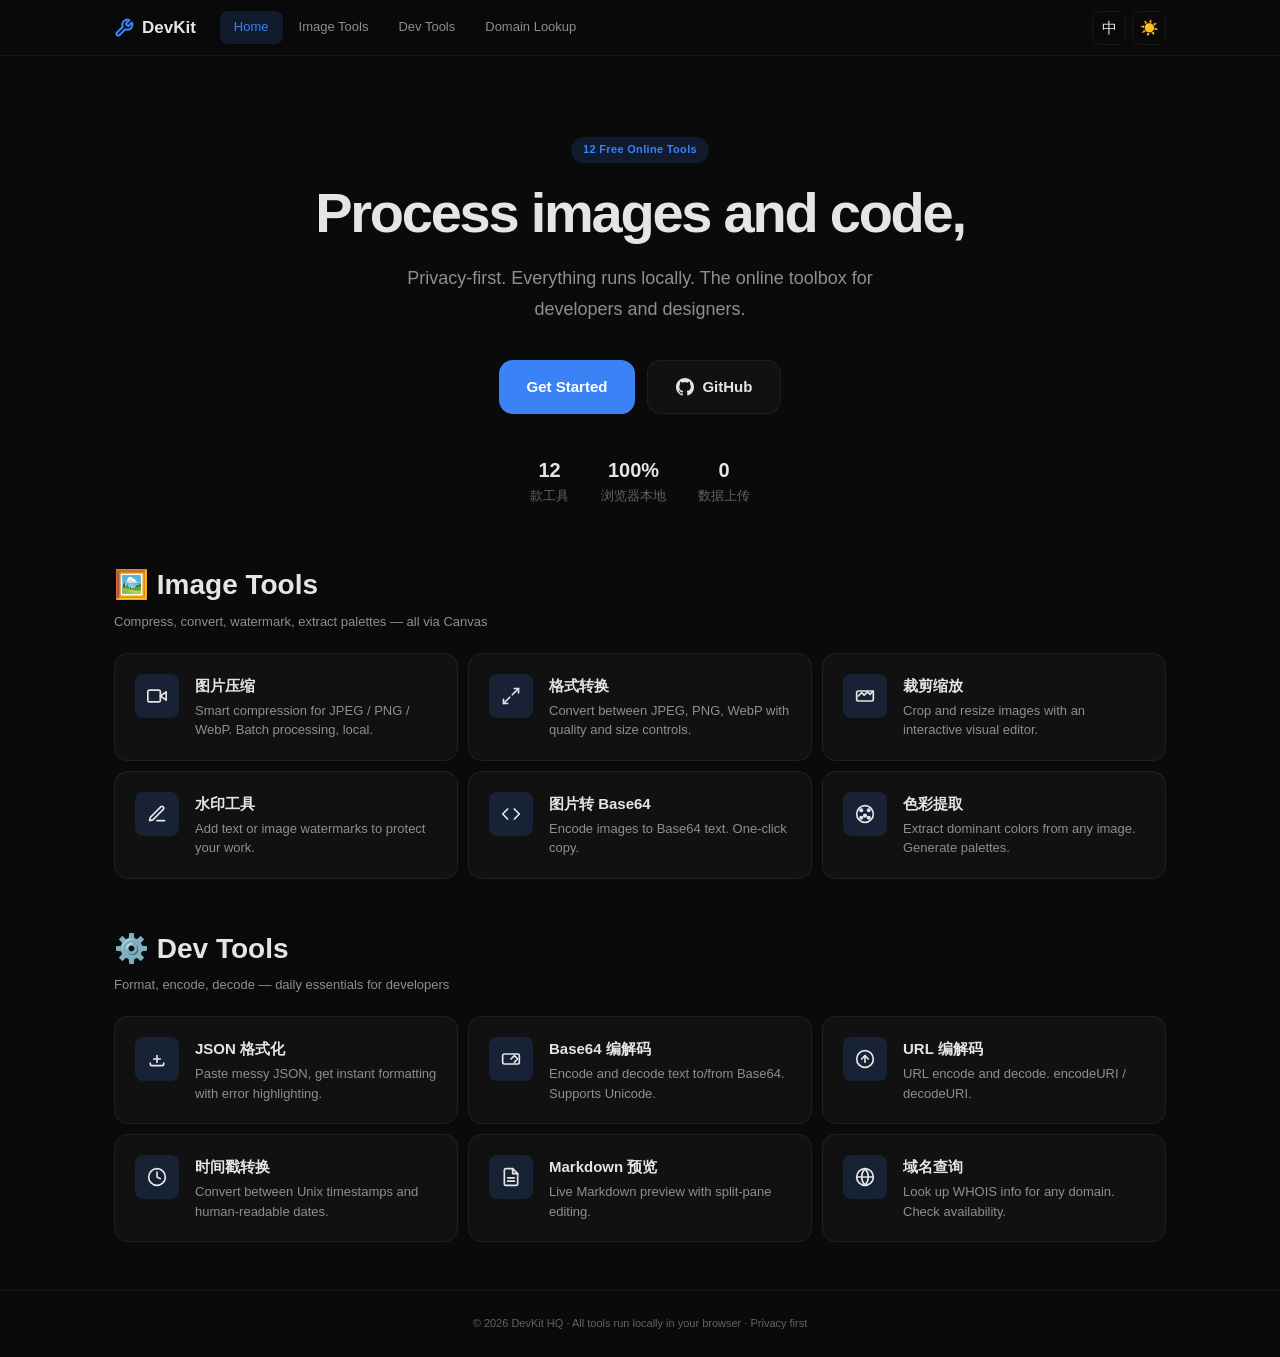
==== index.html @ 03d01827 "Update domain references to devkithq.cn" ====
<!DOCTYPE html>
<html lang="zh-CN">
<head>
<meta charset="UTF-8">
<meta name="viewport" content="width=device-width, initial-scale=1.0">
<title>DevKit HQ — Free Online Tools for Images &amp; Code</title>
<meta name="description" content="12 free online tools for image processing and development. Compress, convert, crop images. Format JSON, encode Base64, preview Markdown. All browser-based, privacy-first.">
<meta name="keywords" content="image compressor, image converter, JSON formatter, Base64 encoder, URL decoder, timestamp converter, Markdown preview, domain lookup, free online tools, privacy-first">
<meta name="author" content="DevKit HQ">
<meta name="robots" content="index, follow">
<meta name="theme-color" content="#0a0a0a">
<link rel="canonical" href="https://devkithq.cn">
<meta property="og:title" content="DevKit HQ — Free Online Tools for Images &amp; Code">
<meta property="og:description" content="12 free online tools. Compress images, format JSON, encode Base64, preview Markdown, and more. All browser-based, privacy-first.">
<meta property="og:url" content="https://devkithq.cn">
<meta property="og:type" content="website">
<meta property="og:site_name" content="DevKit HQ">
<meta property="og:locale" content="zh_CN">
<meta name="twitter:card" content="summary_large_image">
<meta name="twitter:title" content="DevKit HQ — Free Online Tools">
<meta name="twitter:description" content="12 free online tools for images and code. All browser-based, privacy-first.">
<link rel="icon" type="image/svg+xml" href="assets/favicon/favicon.svg">
<link rel="stylesheet" href="css/global.css">
<style>
  .home-hero{padding:80px 0 56px}
  .home-title{font-size:clamp(36px,6vw,56px);font-weight:800;letter-spacing:-0.04em;line-height:1.08;margin-bottom:20px}
  .home-title span{background:linear-gradient(135deg,#3b82f6,#6366f1,#a855f7,#06b6d4);-webkit-background-clip:text;-webkit-text-fill-color:transparent;background-clip:text}
  .home-sub{color:var(--text-secondary);font-size:clamp(15px,2vw,18px);max-width:540px;margin:0 auto 36px;line-height:1.7}
  .home-actions{display:flex;gap:12px;justify-content:center;flex-wrap:wrap;margin-bottom:12px}
  .home-stats{display:flex;gap:32px;justify-content:center;flex-wrap:wrap;margin-top:40px;color:var(--text-tertiary);font-size:var(--fs-sm)}
  .home-stat{text-align:center}
  .home-stat strong{display:block;font-size:var(--fs-lg);color:var(--text);font-weight:700}
  .section-divider{height:1px;background:var(--border);margin:8px 0 40px}
  .tool-section{margin-bottom:48px}
  .tool-section-header{margin-bottom:20px}
  .tool-section-header h2{font-size:var(--fs-xl);font-weight:700;margin-bottom:4px}
  .tool-section-header p{color:var(--text-secondary);font-size:var(--fs-sm)}
  .grid{display:grid;grid-template-columns:repeat(auto-fill,minmax(300px,1fr));gap:10px}
  .tcard{display:flex;align-items:flex-start;gap:16px;padding:20px;background:var(--bg-card);border:1px solid var(--border);border-radius:var(--radius-lg);cursor:pointer;transition:all 0.25s var(--ease);text-decoration:none;color:inherit;position:relative;overflow:hidden}
  .tcard::before{content:'';position:absolute;inset:0;background:radial-gradient(600px at 100% 0%,var(--accent-glow),transparent);opacity:0;transition:opacity 0.3s var(--ease)}
  .tcard:hover::before{opacity:1}
  .tcard:hover{border-color:var(--accent);transform:translateY(-3px);box-shadow:0 12px 32px rgba(0,0,0,0.3)}
  .tcard:hover .tcard-arrow{opacity:1;transform:translateX(0)}
  .tcard-icon{flex-shrink:0;width:44px;height:44px;border-radius:var(--radius);background:var(--accent-glow);display:flex;align-items:center;justify-content:center;font-size:20px;position:relative;z-index:1}
  .tcard-body{min-width:0;position:relative;z-index:1;flex:1}
  .tcard-body h3{font-size:var(--fs-base);font-weight:600;margin-bottom:3px}
  .tcard-body p{font-size:var(--fs-sm);color:var(--text-secondary);line-height:1.5}
  .tcard-arrow{position:absolute;right:20px;top:50%;transform:translateY(-50%) translateX(-4px);color:var(--accent);font-size:18px;opacity:0;transition:all 0.25s var(--ease);z-index:1}
  .footer-home{margin-top:48px}
  @media(max-width:768px){
    .grid{grid-template-columns:1fr}
    .home-hero{padding:48px 0 32px}
  }
</style>
</head>
<body>

<!-- Nav placeholder — rendered by shared.js -->
<nav class="nav" id="nav"></nav>

<main class="container">

<!-- Hero -->
<section class="home-hero text-center anim-fadeUp">
  <div class="hero-badge" data-i="heroBadge">12 款免费在线工具</div>
  <h1 class="home-title" data-i="heroTitle">处理图片和代码，<br><span data-i="heroTitleHL">都在浏览器里完成</span></h1>
  <p class="home-sub" data-i="heroSub">隐私优先，所有数据在本地处理。开发者与设计师的在线工具箱。</p>
  <div class="home-actions">
    <a href="#tools" class="btn btn-primary btn-lg" data-i="heroCTA">开始使用</a>
    <a href="https://github.com" target="_blank" rel="noopener" class="btn btn-secondary btn-lg">
      <svg width="18" height="18" viewBox="0 0 24 24" fill="currentColor"><path d="M12 0C5.37 0 0 5.37 0 12c0 5.31 3.435 9.795 8.205 11.385.6.105.825-.255.825-.57 0-.285-.015-1.23-.015-2.235-3.015.555-3.795-.735-4.035-1.41-.135-.345-.72-1.41-1.23-1.695-.42-.225-1.02-.78-.015-.795.945-.015 1.62.87 1.845 1.23 1.08 1.815 2.805 1.305 3.495.99.105-.78.42-1.305.765-1.605-2.67-.3-5.46-1.335-5.46-5.925 0-1.305.465-2.385 1.23-3.225-.12-.3-.54-1.53.12-3.18 0 0 1.005-.315 3.3 1.23.96-.27 1.98-.405 3-.405s2.04.135 3 .405c2.295-1.56 3.3-1.23 3.3-1.23.66 1.65.24 2.88.12 3.18.765.84 1.23 1.905 1.23 3.225 0 4.605-2.805 5.625-5.475 5.925.435.375.81 1.095.81 2.22 0 1.605-.015 2.895-.015 3.3 0 .315.225.69.825.57A12.02 12.02 0 0 0 24 12c0-6.63-5.37-12-12-12z"/></svg>
      <span data-i="heroGithub">GitHub</span>
    </a>
  </div>
  <div class="home-stats">
    <div class="home-stat"><strong>12</strong> 款工具</div>
    <div class="home-stat"><strong>100%</strong> 浏览器本地</div>
    <div class="home-stat"><strong>0</strong> 数据上传</div>
  </div>
</section>

<div id="tools">

<!-- Image Tools -->
<section class="tool-section">
  <div class="tool-section-header">
    <h2>🖼️ <span data-i="secImage">图片工具</span></h2>
    <p data-i="secImageSub">压缩、转换、水印、调色 — 全部在 Canvas 本地处理</p>
  </div>
  <div class="grid stagger">
    <a href="tools/compress.html" class="tcard">
      <div class="tcard-icon"><svg width="20" height="20" viewBox="0 0 24 24" fill="none" stroke="currentColor" stroke-width="2" stroke-linecap="round" stroke-linejoin="round"><polygon points="23 7 16 12 23 17 23 7"/><rect x="1" y="5" width="15" height="14" rx="2" ry="2"/></svg></div>
      <div class="tcard-body"><h3>图片压缩</h3><p data-i="descCompress">智能压缩 JPEG / PNG / WebP，批量处理，本地完成</p></div>
      <span class="tcard-arrow">→</span>
    </a>
    <a href="tools/convert.html" class="tcard">
      <div class="tcard-icon"><svg width="20" height="20" viewBox="0 0 24 24" fill="none" stroke="currentColor" stroke-width="2" stroke-linecap="round" stroke-linejoin="round"><path d="M16 3h5v5"/><path d="M21 3l-7.5 7.5"/><path d="M8 21H3v-5"/><path d="M3 21l7.5-7.5"/></svg></div>
      <div class="tcard-body"><h3>格式转换</h3><p data-i="descConvert">图片格式互转 JPEG ↔ PNG ↔ WebP，可调质量与尺寸</p></div>
      <span class="tcard-arrow">→</span>
    </a>
    <a href="tools/resize.html" class="tcard">
      <div class="tcard-icon"><svg width="20" height="20" viewBox="0 0 24 24" fill="none" stroke="currentColor" stroke-width="2" stroke-linecap="round" stroke-linejoin="round"><rect x="2" y="6" width="20" height="12" rx="2"/><path d="M22 6l-4 4-3-3-4 4-3-3-4 4"/></svg></div>
      <div class="tcard-body"><h3>裁剪缩放</h3><p data-i="descResize">自由裁剪和缩放图片，可视化操作</p></div>
      <span class="tcard-arrow">→</span>
    </a>
    <a href="tools/watermark.html" class="tcard">
      <div class="tcard-icon"><svg width="20" height="20" viewBox="0 0 24 24" fill="none" stroke="currentColor" stroke-width="2" stroke-linecap="round" stroke-linejoin="round"><path d="M12 20h9"/><path d="M16.5 3.5a2.121 2.121 0 0 1 3 3L7 19l-4 1 1-4L16.5 3.5z"/></svg></div>
      <div class="tcard-body"><h3>水印工具</h3><p data-i="descWatermark">添加文字或图片水印，保护你的作品</p></div>
      <span class="tcard-arrow">→</span>
    </a>
    <a href="tools/img-base64.html" class="tcard">
      <div class="tcard-icon"><svg width="20" height="20" viewBox="0 0 24 24" fill="none" stroke="currentColor" stroke-width="2" stroke-linecap="round" stroke-linejoin="round"><polyline points="16 18 22 12 16 6"/><polyline points="8 6 2 12 8 18"/></svg></div>
      <div class="tcard-body"><h3>图片转 Base64</h3><p data-i="descImgBase64">将图片编码为 Base64 文本，一键复制</p></div>
      <span class="tcard-arrow">→</span>
    </a>
    <a href="tools/palette.html" class="tcard">
      <div class="tcard-icon"><svg width="20" height="20" viewBox="0 0 24 24" fill="none" stroke="currentColor" stroke-width="2" stroke-linecap="round" stroke-linejoin="round"><circle cx="12" cy="12" r="10"/><circle cx="7.5" cy="7.5" r="1.5" fill="currentColor"/><circle cx="16.5" cy="7.5" r="1.5" fill="currentColor"/><circle cx="12" cy="14" r="1.5" fill="currentColor"/><circle cx="16.5" cy="16.5" r="1.5" fill="currentColor"/><circle cx="7.5" cy="16.5" r="1.5" fill="currentColor"/></svg></div>
      <div class="tcard-body"><h3>色彩提取</h3><p data-i="descPalette">上传图片提取主色调，生成配色方案</p></div>
      <span class="tcard-arrow">→</span>
    </a>
  </div>
</section>

<!-- Dev Tools -->
<section class="tool-section">
  <div class="tool-section-header">
    <h2>⚙️ <span data-i="secDev">开发工具</span></h2>
    <p data-i="secDevSub">格式化、编解码、时间戳 — 程序员日常必备</p>
  </div>
  <div class="grid stagger">
    <a href="tools/json-formatter.html" class="tcard">
      <div class="tcard-icon"><svg width="20" height="20" viewBox="0 0 24 24" fill="none" stroke="currentColor" stroke-width="2" stroke-linecap="round" stroke-linejoin="round"><path d="M4 17v1a2 2 0 0 0 2 2h12a2 2 0 0 0 2-2v-1"/><path d="M8 12h8"/><path d="M12 8v8"/></svg></div>
      <div class="tcard-body"><h3>JSON 格式化</h3><p data-i="descJson">粘贴 JSON 一键美化，错误自动标注行号</p></div>
      <span class="tcard-arrow">→</span>
    </a>
    <a href="tools/base64-codec.html" class="tcard">
      <div class="tcard-icon"><svg width="20" height="20" viewBox="0 0 24 24" fill="none" stroke="currentColor" stroke-width="2" stroke-linecap="round" stroke-linejoin="round"><rect x="2" y="6" width="20" height="12" rx="2"/><polyline points="12 12 16 8 20 12 16 16"/></svg></div>
      <div class="tcard-body"><h3>Base64 编解码</h3><p data-i="descBase64">文本 ↔ Base64 编解码，支持中文</p></div>
      <span class="tcard-arrow">→</span>
    </a>
    <a href="tools/url-codec.html" class="tcard">
      <div class="tcard-icon"><svg width="20" height="20" viewBox="0 0 24 24" fill="none" stroke="currentColor" stroke-width="2" stroke-linecap="round" stroke-linejoin="round"><circle cx="12" cy="12" r="10"/><polyline points="12 16 12 8"/><polyline points="8 12 12 8 16 12"/></svg></div>
      <div class="tcard-body"><h3>URL 编解码</h3><p data-i="descUrl">URL 编解码，encodeURI / decodeURI</p></div>
      <span class="tcard-arrow">→</span>
    </a>
    <a href="tools/timestamp.html" class="tcard">
      <div class="tcard-icon"><svg width="20" height="20" viewBox="0 0 24 24" fill="none" stroke="currentColor" stroke-width="2" stroke-linecap="round" stroke-linejoin="round"><circle cx="12" cy="12" r="10"/><polyline points="12 6 12 12 16 14"/></svg></div>
      <div class="tcard-body"><h3>时间戳转换</h3><p data-i="descTimestamp">Unix 时间戳 ↔ 人类可读日期时间互转</p></div>
      <span class="tcard-arrow">→</span>
    </a>
    <a href="tools/markdown.html" class="tcard">
      <div class="tcard-icon"><svg width="20" height="20" viewBox="0 0 24 24" fill="none" stroke="currentColor" stroke-width="2" stroke-linecap="round" stroke-linejoin="round"><path d="M14 2H6a2 2 0 0 0-2 2v16a2 2 0 0 0 2 2h12a2 2 0 0 0 2-2V8z"/><polyline points="14 2 14 8 20 8"/><polyline points="16 13 8 13"/><polyline points="16 17 8 17"/></svg></div>
      <div class="tcard-body"><h3>Markdown 预览</h3><p data-i="descMarkdown">实时预览 Markdown 渲染效果，分栏编辑</p></div>
      <span class="tcard-arrow">→</span>
    </a>
    <a href="tools/domain-lookup.html" class="tcard">
      <div class="tcard-icon"><svg width="20" height="20" viewBox="0 0 24 24" fill="none" stroke="currentColor" stroke-width="2" stroke-linecap="round" stroke-linejoin="round"><circle cx="12" cy="12" r="10"/><line x1="2" y1="12" x2="22" y2="12"/><path d="M12 2a15.3 15.3 0 0 1 4 10 15.3 15.3 0 0 1-4 10 15.3 15.3 0 0 1-4-10 15.3 15.3 0 0 1 4-10z"/></svg></div>
      <div class="tcard-body"><h3>域名查询</h3><p data-i="descDomain">查询域名 WHOIS 信息，判断是否可注册</p></div>
      <span class="tcard-arrow">→</span>
    </a>
  </div>
</section>

</div><!-- /#tools -->

</main>

<footer class="footer footer-home" data-i="footer">© 2026 DevKit HQ · 所有工具均在浏览器本地运行 · 隐私安全</footer>

<script src="js/shared.js"></script>
<script>
document.addEventListener('DOMContentLoaded', () => {
  renderNav('home');
  applyI18n();
});
</script>
</body>
</html>
---- css/global.css ----
/* ============================================
   DevKit HQ — Global Design System
   Dark-first, Apple × GitHub aesthetic
   ============================================ */

/* ----- CSS Variables ----- */
:root {
  /* Colors — dark */
  --bg: #0a0a0a;
  --bg-elevated: #111114;
  --bg-card: rgba(255,255,255,0.03);
  --border: rgba(255,255,255,0.06);
  --border-hover: rgba(255,255,255,0.12);
  --text: #e5e5e7;
  --text-secondary: #8e8e93;
  --text-tertiary: #636366;
  --accent: #3b82f6;
  --accent-hover: #2563eb;
  --accent-glow: rgba(59,130,246,0.15);
  --green: #10b981;
  --green-bg: rgba(16,185,129,0.12);
  --amber: #f59e0b;
  --amber-bg: rgba(245,158,11,0.12);
  --red: #ef4444;
  --red-bg: rgba(239,68,68,0.12);

  /* Sizing */
  --radius-sm: 6px;
  --radius: 8px;
  --radius-md: 10px;
  --radius-lg: 14px;
  --radius-xl: 20px;
  --max-width: 1100px;
  --nav-height: 56px;

  /* Typography */
  --font: -apple-system, BlinkMacSystemFont, "SF Pro Text", "Segoe UI", Roboto, sans-serif;
  --font-mono: "SF Mono", "JetBrains Mono", "Fira Code", "Cascadia Code", monospace;
  --fs-xs: 11px;
  --fs-sm: 13px;
  --fs-base: 15px;
  --fs-md: 17px;
  --fs-lg: 20px;
  --fs-xl: 28px;
  --fs-2xl: 36px;
  --fs-3xl: 48px;
  --lh: 1.6;

  /* Shadows */
  --shadow-sm: 0 1px 2px rgba(0,0,0,0.3);
  --shadow: 0 4px 12px rgba(0,0,0,0.4);
  --shadow-lg: 0 12px 40px rgba(0,0,0,0.5);
  --ring: 0 0 0 1px rgba(255,255,255,0.1);

  /* Transitions */
  --ease: cubic-bezier(0.25, 0.1, 0.25, 1);
  --ease-out: cubic-bezier(0, 0, 0.58, 1);
  --ease-spring: cubic-bezier(0.34, 1.56, 0.64, 1);
  --dur: 0.2s;
  --dur-slow: 0.35s;
}

/* ----- Light theme override ----- */
[data-theme="light"] {
  --bg: #f5f5f7;
  --bg-elevated: #ffffff;
  --bg-card: rgba(0,0,0,0.02);
  --border: rgba(0,0,0,0.06);
  --border-hover: rgba(0,0,0,0.12);
  --text: #1d1d1f;
  --text-secondary: #6e6e73;
  --text-tertiary: #aeaeb2;
  --accent: #0071e3;
  --accent-hover: #0066cc;
  --accent-glow: rgba(0,113,227,0.1);
  --green: #00996b;
  --amber: #cc7d00;
  --red: #d91a1a;
  --shadow-sm: 0 1px 2px rgba(0,0,0,0.06);
  --shadow: 0 4px 16px rgba(0,0,0,0.08);
  --shadow-lg: 0 12px 40px rgba(0,0,0,0.12);
  --ring: 0 0 0 1px rgba(0,0,0,0.06);
}

/* ----- Reset ----- */
*,*::before,*::after{box-sizing:border-box;margin:0;padding:0}
html{scroll-behavior:smooth;-webkit-text-size-adjust:100%}
body{font-family:var(--font);font-size:var(--fs-base);line-height:var(--lh);color:var(--text);background:var(--bg);min-height:100vh;-webkit-font-smoothing:antialiased;-moz-osx-font-smoothing:grayscale;transition:background var(--dur) var(--ease),color var(--dur) var(--ease)}
a{color:var(--accent);text-decoration:none}
img{max-width:100%;display:block}
button{cursor:pointer;font:inherit;color:inherit}
input,select,textarea{font:inherit;color:inherit}
::selection{background:var(--accent);color:#fff}

/* ----- Layout ----- */
.container{max-width:var(--max-width);margin:0 auto;padding:0 24px}
.page{padding:32px 0 80px;animation:fadeUp var(--dur-slow) var(--ease-out)}
.page-header{text-align:center;padding:48px 0 32px}
.page-header h1{font-size:var(--fs-3xl);font-weight:800;letter-spacing:-0.03em;line-height:1.1;margin-bottom:12px}
.page-header p{color:var(--text-secondary);font-size:var(--fs-md);max-width:520px;margin:0 auto}

/* ----- Nav ----- */
.nav{position:sticky;top:0;z-index:100;height:var(--nav-height);border-bottom:1px solid var(--border);background:rgba(10,10,10,0.72);backdrop-filter:blur(20px) saturate(180%);-webkit-backdrop-filter:blur(20px) saturate(180%);transition:background var(--dur) var(--ease),border-color var(--dur) var(--ease)}
[data-theme="light"] .nav{background:rgba(245,245,247,0.72)}
.nav-inner{max-width:var(--max-width);margin:0 auto;height:100%;display:flex;align-items:center;padding:0 24px;gap:24px}
.nav-logo{display:flex;align-items:center;gap:8px;font-weight:700;font-size:var(--fs-md);color:var(--text);text-decoration:none;flex-shrink:0}
.nav-logo svg{flex-shrink:0}
.nav-links{display:flex;gap:2px;flex:1}
.nav-link{padding:6px 14px;border-radius:var(--radius);font-size:var(--fs-sm);font-weight:500;color:var(--text-secondary);border:none;background:none;transition:all var(--dur) var(--ease)}
.nav-link:hover{color:var(--text);background:var(--bg-card)}
.nav-link.active{color:var(--accent);background:var(--accent-glow)}
.nav-right{display:flex;gap:6px;align-items:center}
.nav-icon{width:34px;height:34px;border:1px solid var(--border);border-radius:var(--radius);background:transparent;display:flex;align-items:center;justify-content:center;font-size:15px;transition:all var(--dur) var(--ease)}
.nav-icon:hover{border-color:var(--border-hover);background:var(--bg-card)}

/* ----- Buttons ----- */
.btn{display:inline-flex;align-items:center;justify-content:center;gap:8px;padding:10px 22px;border-radius:var(--radius-md);font-size:var(--fs-sm);font-weight:600;border:none;transition:all var(--dur) var(--ease);white-space:nowrap;user-select:none}
.btn:active{transform:scale(0.97)}
.btn-primary{background:var(--accent);color:#fff}
.btn-primary:hover{background:var(--accent-hover);box-shadow:0 4px 16px var(--accent-glow)}
.btn-secondary{background:var(--bg-card);border:1px solid var(--border);color:var(--text)}
.btn-secondary:hover{border-color:var(--border-hover);background:rgba(255,255,255,0.06)}
.btn-danger{background:var(--red-bg);color:var(--red);border:1px solid transparent}
.btn-danger:hover{background:var(--red);color:#fff}
.btn-ghost{background:transparent;color:var(--text-secondary)}
.btn-ghost:hover{color:var(--text);background:var(--bg-card)}
.btn-lg{padding:14px 28px;font-size:var(--fs-base);border-radius:var(--radius-lg)}
.btn-sm{padding:6px 14px;font-size:var(--fs-xs);border-radius:var(--radius-sm)}
.btn-icon{width:36px;height:36px;padding:0;border-radius:var(--radius)}
.btn:disabled{opacity:0.45;pointer-events:none}

/* ----- Cards ----- */
.card{background:var(--bg-card);border:1px solid var(--border);border-radius:var(--radius-lg);padding:24px;transition:all var(--dur) var(--ease)}
.card:hover{border-color:var(--border-hover);box-shadow:var(--ring)}
.card-clickable{cursor:pointer}
.card-clickable:hover{transform:translateY(-2px);border-color:var(--accent);box-shadow:0 8px 24px var(--accent-glow)}

/* ----- Form ----- */
.input{width:100%;padding:10px 14px;background:var(--bg-card);border:1px solid var(--border);border-radius:var(--radius);color:var(--text);font-size:var(--fs-sm);transition:all var(--dur) var(--ease)}
.input:focus{outline:none;border-color:var(--accent);box-shadow:0 0 0 3px var(--accent-glow)}
.input::placeholder{color:var(--text-tertiary)}
.input-mono{font-family:var(--font-mono);font-size:var(--fs-sm)}
textarea.input{resize:vertical;min-height:120px;line-height:1.5}
select.input{cursor:pointer;appearance:none;background-image:url("data:image/svg+xml,%3Csvg xmlns='http://www.w3.org/2000/svg' width='12' height='12' viewBox='0 0 24 24' fill='none' stroke='%238e8e93' stroke-width='2'%3E%3Cpolyline points='6 9 12 15 18 9'/%3E%3C/svg%3E");background-repeat:no-repeat;background-position:right 12px center;padding-right:36px}
label{display:block;font-size:var(--fs-sm);font-weight:600;color:var(--text-secondary);margin-bottom:6px}
label .val{color:var(--accent);font-weight:700}

/* Range slider */
input[type="range"]{width:100%;height:4px;-webkit-appearance:none;background:var(--border);border-radius:2px;outline:none}
input[type="range"]::-webkit-slider-thumb{-webkit-appearance:none;width:18px;height:18px;border-radius:50%;background:var(--accent);cursor:pointer;border:2px solid var(--bg-elevated);box-shadow:0 1px 4px rgba(0,0,0,0.3);transition:transform var(--dur) var(--ease)}
input[type="range"]::-webkit-slider-thumb:hover{transform:scale(1.15)}

/* ----- Toast ----- */
.toast{position:fixed;bottom:80px;left:50%;transform:translateX(-50%);background:#2c2c2e;color:#fff;padding:10px 24px;border-radius:var(--radius-md);font-size:var(--fs-sm);opacity:0;transition:opacity var(--dur) var(--ease);pointer-events:none;z-index:999;box-shadow:var(--shadow-lg)}
.toast.show{opacity:1}

/* ----- Modal ----- */
.modal-overlay{position:fixed;inset:0;background:rgba(0,0,0,0.6);z-index:200;display:none;align-items:center;justify-content:center;padding:24px;backdrop-filter:blur(4px);-webkit-backdrop-filter:blur(4px)}
.modal-overlay.show{display:flex}
.modal{background:var(--bg-elevated);border:1px solid var(--border);border-radius:var(--radius-xl);max-width:640px;width:100%;max-height:90vh;overflow-y:auto;box-shadow:var(--shadow-lg);padding:28px;position:relative;animation:fadeUp var(--dur-slow) var(--ease-out)}
.modal-close{position:absolute;top:14px;right:14px;width:32px;height:32px;border-radius:50%;border:none;background:var(--bg-card);color:var(--text-secondary);cursor:pointer;display:flex;align-items:center;justify-content:center;font-size:16px;transition:all var(--dur) var(--ease)}
.modal-close:hover{background:var(--border);color:var(--text)}

/* ----- Hero (homepage) ----- */
.hero{text-align:center;padding:64px 0 48px}
.hero-badge{display:inline-block;padding:4px 12px;background:var(--accent-glow);color:var(--accent);border-radius:20px;font-size:var(--fs-xs);font-weight:600;margin-bottom:20px;letter-spacing:0.03em}
.hero h1{font-size:var(--fs-3xl);font-weight:800;letter-spacing:-0.04em;line-height:1.1;margin-bottom:16px}
.hero h1 span{background:linear-gradient(135deg,var(--accent),#06b6d4);-webkit-background-clip:text;-webkit-text-fill-color:transparent;background-clip:text}
.hero p{color:var(--text-secondary);font-size:var(--fs-md);max-width:500px;margin:0 auto 32px;line-height:1.7}

/* ----- Tool Grid (homepage) ----- */
.section{padding:32px 0}
.section-title{font-size:var(--fs-lg);font-weight:700;margin-bottom:4px}
.section-sub{color:var(--text-secondary);font-size:var(--fs-sm);margin-bottom:24px}
.tool-grid{display:grid;grid-template-columns:repeat(auto-fill,minmax(260px,1fr));gap:12px}
.tool-card{display:flex;align-items:flex-start;gap:14px;padding:18px;background:var(--bg-card);border:1px solid var(--border);border-radius:var(--radius-lg);cursor:pointer;transition:all var(--dur) var(--ease);text-decoration:none;color:inherit}
.tool-card:hover{border-color:var(--accent);background:rgba(59,130,246,0.04);transform:translateY(-2px);box-shadow:0 8px 24px var(--accent-glow)}
.tool-card-icon{flex-shrink:0;width:40px;height:40px;border-radius:var(--radius);background:var(--accent-glow);display:flex;align-items:center;justify-content:center;font-size:18px}
.tool-card-body{min-width:0}
.tool-card-body h3{font-size:var(--fs-sm);font-weight:600;margin-bottom:3px}
.tool-card-body p{font-size:var(--fs-xs);color:var(--text-secondary);line-height:1.5;overflow:hidden;text-overflow:ellipsis;white-space:nowrap}

/* ----- Dropzone ----- */
.dropzone{background:var(--bg-card);border:2px dashed var(--border);border-radius:var(--radius-xl);padding:48px 24px;text-align:center;cursor:pointer;transition:all var(--dur) var(--ease)}
.dropzone:hover{border-color:var(--accent);background:rgba(59,130,246,0.03)}
.dropzone.dragover{border-color:var(--accent);background:var(--accent-glow)}
.dropzone-icon{margin-bottom:12px;opacity:0.7}
.dropzone-title{font-size:var(--fs-md);font-weight:600;margin-bottom:4px}
.dropzone-sub{color:var(--text-tertiary);font-size:var(--fs-sm);margin-bottom:18px}
.dropzone-info{font-size:var(--fs-xs);color:var(--text-tertiary);margin-top:14px}

/* ----- Progress Bar ----- */
.progress-bar{height:4px;background:var(--border);border-radius:2px;overflow:hidden;margin:12px 0}
.progress-fill{height:100%;background:linear-gradient(90deg,var(--accent),var(--green));border-radius:2px;transition:width 0.3s var(--ease);width:0}

/* ----- Utility ----- */
.flex{display:flex}
.flex-wrap{flex-wrap:wrap}
.items-center{align-items:center}
.justify-between{justify-content:space-between}
.gap-sm{gap:8px}
.gap{gap:12px}
.gap-md{gap:16px}
.gap-lg{gap:24px}
.mt-sm{margin-top:8px}
.mt{margin-top:16px}
.mt-md{margin-top:24px}
.mt-lg{margin-top:32px}
.mb{margin-bottom:16px}
.mb-lg{margin-bottom:32px}
.text-center{text-align:center}
.text-mono{font-family:var(--font-mono);font-size:var(--fs-sm)}
.text-secondary{color:var(--text-secondary)}
.text-accent{color:var(--accent)}
.text-green{color:var(--green)}
.text-amber{color:var(--amber)}
.text-red{color:var(--red)}
.truncate{overflow:hidden;text-overflow:ellipsis;white-space:nowrap}
.hidden{display:none}
.sr-only{position:absolute;width:1px;height:1px;overflow:hidden;clip:rect(0,0,0,0);white-space:nowrap}

/* ----- Footer ----- */
.footer{text-align:center;padding:24px;color:var(--text-tertiary);font-size:var(--fs-xs);border-top:1px solid var(--border)}
.footer a{color:var(--text-secondary)}
.footer a:hover{color:var(--text)}

/* ----- Code block (for JSON etc) ----- */
.code-block{background:#1a1a1e;border:1px solid var(--border);border-radius:var(--radius);padding:16px;font-family:var(--font-mono);font-size:var(--fs-sm);line-height:1.6;overflow-x:auto;white-space:pre-wrap;word-break:break-all;max-height:480px;overflow-y:auto}
[data-theme="light"] .code-block{background:#f0f0f2}

/* ----- Animations ----- */
@keyframes fadeUp{from{opacity:0;transform:translateY(12px)}to{opacity:1;transform:translateY(0)}}
@keyframes fadeIn{from{opacity:0}to{opacity:1}}
@keyframes scaleIn{from{opacity:0;transform:scale(0.95)}to{opacity:1;transform:scale(1)}}
@keyframes slideDown{from{opacity:0;transform:translateY(-8px)}to{opacity:1;transform:translateY(0)}}
@keyframes pulse{0%,100%{opacity:1}50%{opacity:0.5}}

.anim-fadeUp{animation:fadeUp var(--dur-slow) var(--ease-out) both}
.anim-scaleIn{animation:scaleIn var(--dur-slow) var(--ease-spring) both}

/* Stagger children */
.stagger>*{animation:fadeUp var(--dur-slow) var(--ease-out) both}
.stagger>*:nth-child(1){animation-delay:0s}
.stagger>*:nth-child(2){animation-delay:0.04s}
.stagger>*:nth-child(3){animation-delay:0.08s}
.stagger>*:nth-child(4){animation-delay:0.12s}
.stagger>*:nth-child(5){animation-delay:0.16s}
.stagger>*:nth-child(6){animation-delay:0.2s}
.stagger>*:nth-child(7){animation-delay:0.24s}
.stagger>*:nth-child(8){animation-delay:0.28s}
.stagger>*:nth-child(9){animation-delay:0.32s}
.stagger>*:nth-child(10){animation-delay:0.36s}
.stagger>*:nth-child(11){animation-delay:0.4s}
.stagger>*:nth-child(12){animation-delay:0.44s}

/* ----- Responsive ----- */
@media(max-width:768px){
  :root{--fs-3xl:36px;--fs-2xl:28px;--fs-xl:22px}
  .nav-links{display:none}
  .tool-grid{grid-template-columns:1fr}
  .page-header{padding:32px 0 24px}
  .hero{padding:40px 0 32px}
  .container{padding:0 16px}
}
@media(max-width:480px){
  :root{--fs-3xl:28px;--nav-height:48px}
  .hero h1{font-size:var(--fs-2xl)}
  .modal{padding:20px;margin:12px}
}
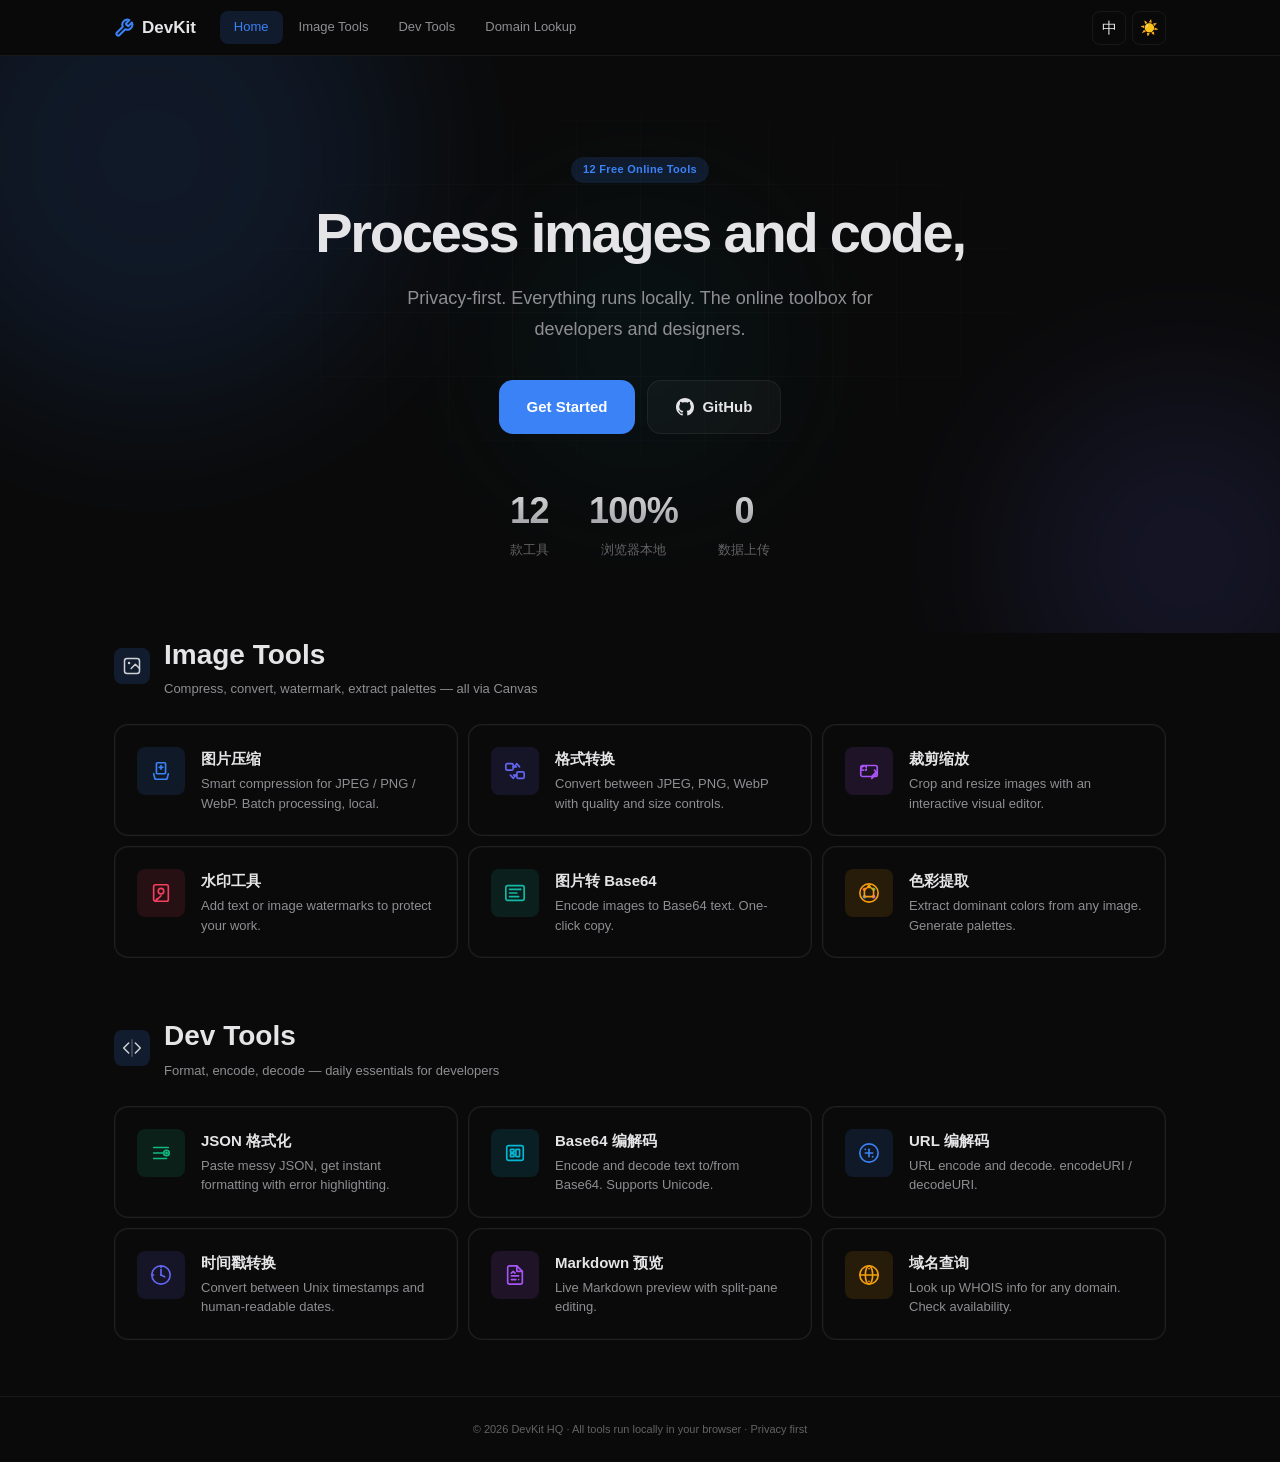
==== commit 43c7fba9: "Redesign homepage: custom SVG icons, animated hero, card glow effects - Replace all emoji/icons with" ====
--- a/index.html
+++ b/index.html
@@ -22,99 +22,197 @@
 <link rel="icon" type="image/svg+xml" href="assets/favicon/favicon.svg">
 <link rel="stylesheet" href="css/global.css">
 <style>
-  .home-hero{padding:80px 0 56px}
-  .home-title{font-size:clamp(36px,6vw,56px);font-weight:800;letter-spacing:-0.04em;line-height:1.08;margin-bottom:20px}
-  .home-title span{background:linear-gradient(135deg,#3b82f6,#6366f1,#a855f7,#06b6d4);-webkit-background-clip:text;-webkit-text-fill-color:transparent;background-clip:text}
-  .home-sub{color:var(--text-secondary);font-size:clamp(15px,2vw,18px);max-width:540px;margin:0 auto 36px;line-height:1.7}
-  .home-actions{display:flex;gap:12px;justify-content:center;flex-wrap:wrap;margin-bottom:12px}
-  .home-stats{display:flex;gap:32px;justify-content:center;flex-wrap:wrap;margin-top:40px;color:var(--text-tertiary);font-size:var(--fs-sm)}
-  .home-stat{text-align:center}
-  .home-stat strong{display:block;font-size:var(--fs-lg);color:var(--text);font-weight:700}
-  .section-divider{height:1px;background:var(--border);margin:8px 0 40px}
-  .tool-section{margin-bottom:48px}
-  .tool-section-header{margin-bottom:20px}
-  .tool-section-header h2{font-size:var(--fs-xl);font-weight:700;margin-bottom:4px}
-  .tool-section-header p{color:var(--text-secondary);font-size:var(--fs-sm)}
-  .grid{display:grid;grid-template-columns:repeat(auto-fill,minmax(300px,1fr));gap:10px}
-  .tcard{display:flex;align-items:flex-start;gap:16px;padding:20px;background:var(--bg-card);border:1px solid var(--border);border-radius:var(--radius-lg);cursor:pointer;transition:all 0.25s var(--ease);text-decoration:none;color:inherit;position:relative;overflow:hidden}
-  .tcard::before{content:'';position:absolute;inset:0;background:radial-gradient(600px at 100% 0%,var(--accent-glow),transparent);opacity:0;transition:opacity 0.3s var(--ease)}
-  .tcard:hover::before{opacity:1}
-  .tcard:hover{border-color:var(--accent);transform:translateY(-3px);box-shadow:0 12px 32px rgba(0,0,0,0.3)}
-  .tcard:hover .tcard-arrow{opacity:1;transform:translateX(0)}
-  .tcard-icon{flex-shrink:0;width:44px;height:44px;border-radius:var(--radius);background:var(--accent-glow);display:flex;align-items:center;justify-content:center;font-size:20px;position:relative;z-index:1}
-  .tcard-body{min-width:0;position:relative;z-index:1;flex:1}
-  .tcard-body h3{font-size:var(--fs-base);font-weight:600;margin-bottom:3px}
-  .tcard-body p{font-size:var(--fs-sm);color:var(--text-secondary);line-height:1.5}
-  .tcard-arrow{position:absolute;right:20px;top:50%;transform:translateY(-50%) translateX(-4px);color:var(--accent);font-size:18px;opacity:0;transition:all 0.25s var(--ease);z-index:1}
-  .footer-home{margin-top:48px}
-  @media(max-width:768px){
-    .grid{grid-template-columns:1fr}
-    .home-hero{padding:48px 0 32px}
-  }
+/* ===== Hero ===== */
+.home-hero{position:relative;text-align:center;padding:100px 0 72px;overflow:hidden}
+/* Animated background grid */
+.hero-bg{position:absolute;inset:0;pointer-events:none;z-index:0}
+.hero-grid{position:absolute;inset:0;background-image:linear-gradient(rgba(255,255,255,0.025) 1px,transparent 1px),linear-gradient(90deg,rgba(255,255,255,0.025) 1px,transparent 1px);background-size:64px 64px;mask-image:radial-gradient(ellipse 60% 60% at 50% 40%,black 20%,transparent 70%);-webkit-mask-image:radial-gradient(ellipse 60% 60% at 50% 40%,black 20%,transparent 70%)}
+/* Glow orbs */
+.hero-orb{position:absolute;border-radius:50%;filter:blur(80px);opacity:0.12;z-index:-1;animation:orbFloat 8s ease-in-out infinite}
+.hero-orb.orb1{width:500px;height:500px;background:#3b82f6;top:-150px;left:-100px;animation-delay:0s}
+.hero-orb.orb2{width:350px;height:350px;background:#6366f1;bottom:-100px;right:-80px;animation-delay:-4s}
+.hero-orb.orb3{width:250px;height:250px;background:#06b6d4;top:50%;left:50%;transform:translate(-50%,-50%);animation-delay:-2s;opacity:0.06}
+@keyframes orbFloat{0%,100%{transform:translate(0,0) scale(1)}33%{transform:translate(30px,-30px) scale(1.05)}66%{transform:translate(-20px,20px) scale(0.95)}}
+.hero-orb.orb2{animation-name:orbFloat2}
+@keyframes orbFloat2{0%,100%{transform:translate(0,0) scale(1)}33%{transform:translate(-40px,-20px) scale(1.08)}66%{transform:translate(30px,30px) scale(0.92)}}
+.hero-inner{position:relative;z-index:1}
+.home-title{font-size:clamp(36px,6vw,56px);font-weight:800;letter-spacing:-0.04em;line-height:1.08;margin-bottom:20px}
+.home-title span{background:linear-gradient(135deg,#3b82f6 0%,#6366f1 30%,#a855f7 60%,#06b6d4 100%);background-size:200% 200%;-webkit-background-clip:text;-webkit-text-fill-color:transparent;background-clip:text;animation:gradientShift 6s ease-in-out infinite}
+@keyframes gradientShift{0%,100%{background-position:0% 50%}50%{background-position:100% 50%}}
+.home-sub{color:var(--text-secondary);font-size:clamp(15px,2vw,18px);max-width:540px;margin:0 auto 36px;line-height:1.7}
+.home-actions{display:flex;gap:12px;justify-content:center;flex-wrap:wrap;margin-bottom:12px}
+
+/* Stats */
+.home-stats{display:flex;gap:40px;justify-content:center;flex-wrap:wrap;margin-top:48px;color:var(--text-tertiary);font-size:var(--fs-sm)}
+.home-stat{text-align:center;animation:fadeUp 0.6s var(--ease-out) both}
+.home-stat:nth-child(2){animation-delay:0.15s}
+.home-stat:nth-child(3){animation-delay:0.3s}
+.home-stat strong{display:block;font-size:var(--fs-2xl);font-weight:800;letter-spacing:-0.02em;background:linear-gradient(180deg,var(--text) 0%,var(--text-secondary) 100%);-webkit-background-clip:text;-webkit-text-fill-color:transparent;background-clip:text}
+
+/* ===== Section ===== */
+.tool-section{margin-bottom:56px}
+.tool-section-header{display:flex;align-items:center;gap:14px;margin-bottom:24px}
+.tool-section-header .sec-icon{flex-shrink:0;width:36px;height:36px;border-radius:var(--radius);background:var(--accent-glow);display:flex;align-items:center;justify-content:center}
+.tool-section-header .sec-icon svg{opacity:0.9}
+.tool-section-header h2{font-size:var(--fs-xl);font-weight:700}
+.tool-section-header p{color:var(--text-secondary);font-size:var(--fs-sm);margin-top:2px}
+
+/* ===== Grid ===== */
+.grid{display:grid;grid-template-columns:repeat(auto-fill,minmax(310px,1fr));gap:10px}
+
+/* ===== Tool Card ===== */
+.tcard{display:flex;align-items:flex-start;gap:16px;padding:22px;background:var(--bg-card);border:1px solid var(--border);border-radius:var(--radius-lg);cursor:pointer;transition:all 0.35s var(--ease);text-decoration:none;color:inherit;position:relative;overflow:hidden;opacity:0;transform:translateY(20px)}
+.tcard.revealed{opacity:1;transform:translateY(0)}
+/* Shine sweep */
+.tcard::after{content:'';position:absolute;top:0;left:-200%;width:60%;height:100%;background:linear-gradient(90deg,transparent,rgba(255,255,255,0.03),transparent);transform:skewX(-25deg);transition:left 0.6s var(--ease)}
+.tcard:hover::after{left:200%}
+/* Glow gradient on hover */
+.tcard .card-glow{position:absolute;inset:-1px;border-radius:var(--radius-lg);background:linear-gradient(135deg,var(--accent),#6366f1,var(--accent));opacity:0;transition:opacity 0.35s var(--ease);z-index:-1}
+.tcard:hover .card-glow{opacity:0.5}
+.tcard .card-bg{position:absolute;inset:1px;border-radius:calc(var(--radius-lg) - 2px);background:var(--bg);z-index:-1}
+.tcard:hover{border-color:transparent;transform:translateY(-4px);box-shadow:0 16px 48px rgba(0,0,0,0.4),0 0 0 1px rgba(59,130,246,0.3)}
+.tcard:hover .tcard-arrow{opacity:1;transform:translate(0,-50%)}
+/* Icon container */
+.tcard-icon{flex-shrink:0;width:48px;height:48px;border-radius:var(--radius);display:flex;align-items:center;justify-content:center;position:relative;z-index:1;transition:all 0.35s var(--ease)}
+.tcard:hover .tcard-icon{transform:scale(1.08)}
+.tcard-icon svg{transition:all 0.35s var(--ease)}
+.tcard-body{min-width:0;position:relative;z-index:1;flex:1}
+.tcard-body h3{font-size:var(--fs-base);font-weight:600;margin-bottom:3px;transition:color 0.25s var(--ease)}
+.tcard:hover .tcard-body h3{color:var(--accent)}
+.tcard-body p{font-size:var(--fs-sm);color:var(--text-secondary);line-height:1.5}
+.tcard-arrow{position:absolute;right:20px;top:50%;transform:translate(-8px,-50%);color:var(--accent);font-size:18px;opacity:0;transition:all 0.35s var(--ease);z-index:1}
+
+/* Icon color themes per card */
+.tcard.ic-blue .tcard-icon{background:rgba(59,130,246,0.12);color:#3b82f6}
+.tcard.ic-indigo .tcard-icon{background:rgba(99,102,241,0.12);color:#6366f1}
+.tcard.ic-cyan .tcard-icon{background:rgba(6,182,212,0.12);color:#06b6d4}
+.tcard.ic-green .tcard-icon{background:rgba(16,185,129,0.12);color:#10b981}
+.tcard.ic-purple .tcard-icon{background:rgba(168,85,247,0.12);color:#a855f7}
+.tcard.ic-amber .tcard-icon{background:rgba(245,158,11,0.12);color:#f59e0b}
+.tcard.ic-rose .tcard-icon{background:rgba(244,63,94,0.12);color:#f43f5e}
+.tcard.ic-teal .tcard-icon{background:rgba(20,184,166,0.12);color:#14b8a6}
+
+/* Hero CTA glow */
+.btn-glow{position:relative}
+.btn-glow::before{content:'';position:absolute;inset:-2px;border-radius:var(--radius-md);background:linear-gradient(135deg,#3b82f6,#6366f1,#06b6d4);opacity:0;transition:opacity 0.3s var(--ease);z-index:-1;filter:blur(8px)}
+.btn-glow:hover::before{opacity:0.6}
+
+.footer-home{margin-top:48px}
+
+@media(max-width:768px){
+  .grid{grid-template-columns:1fr}
+  .home-hero{padding:60px 0 48px}
+  .home-stats{gap:24px}
+  .hero-orb{display:none}
+}
 </style>
 </head>
 <body>
 
-<!-- Nav placeholder — rendered by shared.js -->
 <nav class="nav" id="nav"></nav>
 
-<main class="container">
+<main>
 
 <!-- Hero -->
-<section class="home-hero text-center anim-fadeUp">
-  <div class="hero-badge" data-i="heroBadge">12 款免费在线工具</div>
-  <h1 class="home-title" data-i="heroTitle">处理图片和代码，<br><span data-i="heroTitleHL">都在浏览器里完成</span></h1>
-  <p class="home-sub" data-i="heroSub">隐私优先，所有数据在本地处理。开发者与设计师的在线工具箱。</p>
-  <div class="home-actions">
-    <a href="#tools" class="btn btn-primary btn-lg" data-i="heroCTA">开始使用</a>
-    <a href="https://github.com" target="_blank" rel="noopener" class="btn btn-secondary btn-lg">
-      <svg width="18" height="18" viewBox="0 0 24 24" fill="currentColor"><path d="M12 0C5.37 0 0 5.37 0 12c0 5.31 3.435 9.795 8.205 11.385.6.105.825-.255.825-.57 0-.285-.015-1.23-.015-2.235-3.015.555-3.795-.735-4.035-1.41-.135-.345-.72-1.41-1.23-1.695-.42-.225-1.02-.78-.015-.795.945-.015 1.62.87 1.845 1.23 1.08 1.815 2.805 1.305 3.495.99.105-.78.42-1.305.765-1.605-2.67-.3-5.46-1.335-5.46-5.925 0-1.305.465-2.385 1.23-3.225-.12-.3-.54-1.53.12-3.18 0 0 1.005-.315 3.3 1.23.96-.27 1.98-.405 3-.405s2.04.135 3 .405c2.295-1.56 3.3-1.23 3.3-1.23.66 1.65.24 2.88.12 3.18.765.84 1.23 1.905 1.23 3.225 0 4.605-2.805 5.625-5.475 5.925.435.375.81 1.095.81 2.22 0 1.605-.015 2.895-.015 3.3 0 .315.225.69.825.57A12.02 12.02 0 0 0 24 12c0-6.63-5.37-12-12-12z"/></svg>
-      <span data-i="heroGithub">GitHub</span>
-    </a>
-  </div>
-  <div class="home-stats">
-    <div class="home-stat"><strong>12</strong> 款工具</div>
-    <div class="home-stat"><strong>100%</strong> 浏览器本地</div>
-    <div class="home-stat"><strong>0</strong> 数据上传</div>
+<section class="home-hero">
+  <div class="hero-bg">
+    <div class="hero-grid"></div>
+    <div class="hero-orb orb1"></div>
+    <div class="hero-orb orb2"></div>
+    <div class="hero-orb orb3"></div>
+  </div>
+  <div class="container hero-inner">
+    <div class="hero-badge" data-i="heroBadge">12 款免费在线工具</div>
+    <h1 class="home-title" data-i="heroTitle">处理图片和代码，<br><span data-i="heroTitleHL">都在浏览器里完成</span></h1>
+    <p class="home-sub" data-i="heroSub">隐私优先，所有数据在本地处理。开发者与设计师的在线工具箱。</p>
+    <div class="home-actions">
+      <a href="#tools" class="btn btn-primary btn-lg btn-glow" data-i="heroCTA">开始使用</a>
+      <a href="https://github.com/peichendev/devkithq" target="_blank" rel="noopener" class="btn btn-secondary btn-lg">
+        <svg width="18" height="18" viewBox="0 0 24 24" fill="currentColor"><path d="M12 0C5.37 0 0 5.37 0 12c0 5.31 3.435 9.795 8.205 11.385.6.105.825-.255.825-.57 0-.285-.015-1.23-.015-2.235-3.015.555-3.795-.735-4.035-1.41-.135-.345-.72-1.41-1.23-1.695-.42-.225-1.02-.78-.015-.795.945-.015 1.62.87 1.845 1.23 1.08 1.815 2.805 1.305 3.495.99.105-.78.42-1.305.765-1.605-2.67-.3-5.46-1.335-5.46-5.925 0-1.305.465-2.385 1.23-3.225-.12-.3-.54-1.53.12-3.18 0 0 1.005-.315 3.3 1.23.96-.27 1.98-.405 3-.405s2.04.135 3 .405c2.295-1.56 3.3-1.23 3.3-1.23.66 1.65.24 2.88.12 3.18.765.84 1.23 1.905 1.23 3.225 0 4.605-2.805 5.625-5.475 5.925.435.375.81 1.095.81 2.22 0 1.605-.015 2.895-.015 3.3 0 .315.225.69.825.57A12.02 12.02 0 0 0 24 12c0-6.63-5.37-12-12-12z"/></svg>
+        <span data-i="heroGithub">GitHub</span>
+      </a>
+    </div>
+    <div class="home-stats">
+      <div class="home-stat"><strong>12</strong> 款工具</div>
+      <div class="home-stat"><strong>100%</strong> 浏览器本地</div>
+      <div class="home-stat"><strong>0</strong> 数据上传</div>
+    </div>
   </div>
 </section>
 
-<div id="tools">
+<div id="tools" class="container">
 
 <!-- Image Tools -->
 <section class="tool-section">
   <div class="tool-section-header">
-    <h2>🖼️ <span data-i="secImage">图片工具</span></h2>
-    <p data-i="secImageSub">压缩、转换、水印、调色 — 全部在 Canvas 本地处理</p>
-  </div>
-  <div class="grid stagger">
-    <a href="tools/compress.html" class="tcard">
-      <div class="tcard-icon"><svg width="20" height="20" viewBox="0 0 24 24" fill="none" stroke="currentColor" stroke-width="2" stroke-linecap="round" stroke-linejoin="round"><polygon points="23 7 16 12 23 17 23 7"/><rect x="1" y="5" width="15" height="14" rx="2" ry="2"/></svg></div>
+    <div class="sec-icon">
+      <svg width="20" height="20" viewBox="0 0 24 24" fill="none" stroke="currentColor" stroke-width="1.8" stroke-linecap="round" stroke-linejoin="round">
+        <rect x="3" y="3" width="18" height="18" rx="3"/><circle cx="8.5" cy="8.5" r="1.5" fill="currentColor" stroke="none"/><path d="M21 15l-5-5-5 5"/>
+      </svg>
+    </div>
+    <div>
+      <h2 data-i="secImage">图片工具</h2>
+      <p data-i="secImageSub">压缩、转换、水印、调色 — 全部在 Canvas 本地处理</p>
+    </div>
+  </div>
+  <div class="grid">
+    <a href="tools/compress.html" class="tcard ic-blue">
+      <div class="card-glow"></div><div class="card-bg"></div>
+      <div class="tcard-icon">
+        <svg width="22" height="22" viewBox="0 0 24 24" fill="none" stroke="currentColor" stroke-width="1.8" stroke-linecap="round" stroke-linejoin="round">
+          <path d="M4 15l1 4a2 2 0 0 0 2 2h10a2 2 0 0 0 2-2l1-4"/><rect x="7" y="3" width="10" height="12" rx="1"/><line x1="10" y1="8" x2="14" y2="8"/><line x1="12" y1="6" x2="12" y2="10"/>
+        </svg>
+      </div>
       <div class="tcard-body"><h3>图片压缩</h3><p data-i="descCompress">智能压缩 JPEG / PNG / WebP，批量处理，本地完成</p></div>
       <span class="tcard-arrow">→</span>
     </a>
-    <a href="tools/convert.html" class="tcard">
-      <div class="tcard-icon"><svg width="20" height="20" viewBox="0 0 24 24" fill="none" stroke="currentColor" stroke-width="2" stroke-linecap="round" stroke-linejoin="round"><path d="M16 3h5v5"/><path d="M21 3l-7.5 7.5"/><path d="M8 21H3v-5"/><path d="M3 21l7.5-7.5"/></svg></div>
+    <a href="tools/convert.html" class="tcard ic-indigo">
+      <div class="card-glow"></div><div class="card-bg"></div>
+      <div class="tcard-icon">
+        <svg width="22" height="22" viewBox="0 0 24 24" fill="none" stroke="currentColor" stroke-width="1.8" stroke-linecap="round" stroke-linejoin="round">
+          <rect x="2" y="4" width="8" height="7" rx="1.5"/><rect x="14" y="13" width="8" height="7" rx="1.5"/><path d="M10 7.5h3.5"/><polyline points="17 7.5 14 4 11 7.5"/><path d="M14 16.5H10.5"/><polyline points="7 16.5 10 20 13 16.5"/>
+        </svg>
+      </div>
       <div class="tcard-body"><h3>格式转换</h3><p data-i="descConvert">图片格式互转 JPEG ↔ PNG ↔ WebP，可调质量与尺寸</p></div>
       <span class="tcard-arrow">→</span>
     </a>
-    <a href="tools/resize.html" class="tcard">
-      <div class="tcard-icon"><svg width="20" height="20" viewBox="0 0 24 24" fill="none" stroke="currentColor" stroke-width="2" stroke-linecap="round" stroke-linejoin="round"><rect x="2" y="6" width="20" height="12" rx="2"/><path d="M22 6l-4 4-3-3-4 4-3-3-4 4"/></svg></div>
+    <a href="tools/resize.html" class="tcard ic-purple">
+      <div class="card-glow"></div><div class="card-bg"></div>
+      <div class="tcard-icon">
+        <svg width="22" height="22" viewBox="0 0 24 24" fill="none" stroke="currentColor" stroke-width="1.8" stroke-linecap="round" stroke-linejoin="round">
+          <rect x="3" y="6" width="18" height="12" rx="2"/><rect x="4" y="7" width="5" height="4" stroke-dasharray="2 2"/><line x1="15" y1="18" x2="20" y2="13"/><polyline points="18 11 21 14 15 20"/>
+        </svg>
+      </div>
       <div class="tcard-body"><h3>裁剪缩放</h3><p data-i="descResize">自由裁剪和缩放图片，可视化操作</p></div>
       <span class="tcard-arrow">→</span>
     </a>
-    <a href="tools/watermark.html" class="tcard">
-      <div class="tcard-icon"><svg width="20" height="20" viewBox="0 0 24 24" fill="none" stroke="currentColor" stroke-width="2" stroke-linecap="round" stroke-linejoin="round"><path d="M12 20h9"/><path d="M16.5 3.5a2.121 2.121 0 0 1 3 3L7 19l-4 1 1-4L16.5 3.5z"/></svg></div>
+    <a href="tools/watermark.html" class="tcard ic-rose">
+      <div class="card-glow"></div><div class="card-bg"></div>
+      <div class="tcard-icon">
+        <svg width="22" height="22" viewBox="0 0 24 24" fill="none" stroke="currentColor" stroke-width="1.8" stroke-linecap="round" stroke-linejoin="round">
+          <rect x="4" y="3" width="16" height="18" rx="2"/><circle cx="12" cy="10" r="3"/><path d="M6 21l6-6"/><line x1="6" y1="21" x2="8" y2="18"/>
+        </svg>
+      </div>
       <div class="tcard-body"><h3>水印工具</h3><p data-i="descWatermark">添加文字或图片水印，保护你的作品</p></div>
       <span class="tcard-arrow">→</span>
     </a>
-    <a href="tools/img-base64.html" class="tcard">
-      <div class="tcard-icon"><svg width="20" height="20" viewBox="0 0 24 24" fill="none" stroke="currentColor" stroke-width="2" stroke-linecap="round" stroke-linejoin="round"><polyline points="16 18 22 12 16 6"/><polyline points="8 6 2 12 8 18"/></svg></div>
+    <a href="tools/img-base64.html" class="tcard ic-teal">
+      <div class="card-glow"></div><div class="card-bg"></div>
+      <div class="tcard-icon">
+        <svg width="22" height="22" viewBox="0 0 24 24" fill="none" stroke="currentColor" stroke-width="1.8" stroke-linecap="round" stroke-linejoin="round">
+          <rect x="2" y="4" width="20" height="16" rx="2"/><path d="M6 8h12"/><path d="M6 12h8"/><path d="M6 16h10"/><circle cx="18" cy="8" r="1" fill="currentColor" stroke="none"/>
+        </svg>
+      </div>
       <div class="tcard-body"><h3>图片转 Base64</h3><p data-i="descImgBase64">将图片编码为 Base64 文本，一键复制</p></div>
       <span class="tcard-arrow">→</span>
     </a>
-    <a href="tools/palette.html" class="tcard">
-      <div class="tcard-icon"><svg width="20" height="20" viewBox="0 0 24 24" fill="none" stroke="currentColor" stroke-width="2" stroke-linecap="round" stroke-linejoin="round"><circle cx="12" cy="12" r="10"/><circle cx="7.5" cy="7.5" r="1.5" fill="currentColor"/><circle cx="16.5" cy="7.5" r="1.5" fill="currentColor"/><circle cx="12" cy="14" r="1.5" fill="currentColor"/><circle cx="16.5" cy="16.5" r="1.5" fill="currentColor"/><circle cx="7.5" cy="16.5" r="1.5" fill="currentColor"/></svg></div>
+    <a href="tools/palette.html" class="tcard ic-amber">
+      <div class="card-glow"></div><div class="card-bg"></div>
+      <div class="tcard-icon">
+        <svg width="22" height="22" viewBox="0 0 24 24" fill="none" stroke="currentColor" stroke-width="1.8" stroke-linecap="round" stroke-linejoin="round">
+          <circle cx="12" cy="12" r="10"/><circle cx="7" cy="8" r="2" fill="#ef4444" stroke="none"/><circle cx="12" cy="5" r="2" fill="#f59e0b" stroke="none"/><circle cx="17" cy="8" r="2" fill="#10b981" stroke="none"/><circle cx="7" cy="16" r="2" fill="#3b82f6" stroke="none"/><circle cx="17" cy="16" r="2" fill="#a855f7" stroke="none"/><line x1="7" y1="8" x2="12" y2="5"/><line x1="12" y1="5" x2="17" y2="8"/><line x1="7" y1="8" x2="7" y2="16"/><line x1="7" y1="16" x2="17" y2="16"/><line x1="17" y1="8" x2="17" y2="16"/>
+        </svg>
+      </div>
       <div class="tcard-body"><h3>色彩提取</h3><p data-i="descPalette">上传图片提取主色调，生成配色方案</p></div>
       <span class="tcard-arrow">→</span>
     </a>
@@ -124,37 +222,74 @@
 <!-- Dev Tools -->
 <section class="tool-section">
   <div class="tool-section-header">
-    <h2>⚙️ <span data-i="secDev">开发工具</span></h2>
-    <p data-i="secDevSub">格式化、编解码、时间戳 — 程序员日常必备</p>
-  </div>
-  <div class="grid stagger">
-    <a href="tools/json-formatter.html" class="tcard">
-      <div class="tcard-icon"><svg width="20" height="20" viewBox="0 0 24 24" fill="none" stroke="currentColor" stroke-width="2" stroke-linecap="round" stroke-linejoin="round"><path d="M4 17v1a2 2 0 0 0 2 2h12a2 2 0 0 0 2-2v-1"/><path d="M8 12h8"/><path d="M12 8v8"/></svg></div>
+    <div class="sec-icon">
+      <svg width="20" height="20" viewBox="0 0 24 24" fill="none" stroke="currentColor" stroke-width="1.8" stroke-linecap="round" stroke-linejoin="round">
+        <polyline points="16 18 22 12 16 6"/><polyline points="8 6 2 12 8 18"/><line x1="12" y1="2" x2="12" y2="22" opacity="0.3"/>
+      </svg>
+    </div>
+    <div>
+      <h2 data-i="secDev">开发工具</h2>
+      <p data-i="secDevSub">格式化、编解码、时间戳 — 程序员日常必备</p>
+    </div>
+  </div>
+  <div class="grid">
+    <a href="tools/json-formatter.html" class="tcard ic-green">
+      <div class="card-glow"></div><div class="card-bg"></div>
+      <div class="tcard-icon">
+        <svg width="22" height="22" viewBox="0 0 24 24" fill="none" stroke="currentColor" stroke-width="1.8" stroke-linecap="round" stroke-linejoin="round">
+          <path d="M4 6h16"/><path d="M4 12h10"/><path d="M4 18h14"/><circle cx="18" cy="12" r="3"/><line x1="18" y1="11" x2="18" y2="13"/><line x1="17" y1="12" x2="19" y2="12"/>
+        </svg>
+      </div>
       <div class="tcard-body"><h3>JSON 格式化</h3><p data-i="descJson">粘贴 JSON 一键美化，错误自动标注行号</p></div>
       <span class="tcard-arrow">→</span>
     </a>
-    <a href="tools/base64-codec.html" class="tcard">
-      <div class="tcard-icon"><svg width="20" height="20" viewBox="0 0 24 24" fill="none" stroke="currentColor" stroke-width="2" stroke-linecap="round" stroke-linejoin="round"><rect x="2" y="6" width="20" height="12" rx="2"/><polyline points="12 12 16 8 20 12 16 16"/></svg></div>
+    <a href="tools/base64-codec.html" class="tcard ic-cyan">
+      <div class="card-glow"></div><div class="card-bg"></div>
+      <div class="tcard-icon">
+        <svg width="22" height="22" viewBox="0 0 24 24" fill="none" stroke="currentColor" stroke-width="1.8" stroke-linecap="round" stroke-linejoin="round">
+          <rect x="3" y="4" width="18" height="16" rx="2"/><rect x="7" y="8" width="4" height="3" rx="0.5"/><rect x="13" y="8" width="4" height="8" rx="0.5"/><rect x="7" y="13" width="4" height="3" rx="0.5"/>
+        </svg>
+      </div>
       <div class="tcard-body"><h3>Base64 编解码</h3><p data-i="descBase64">文本 ↔ Base64 编解码，支持中文</p></div>
       <span class="tcard-arrow">→</span>
     </a>
-    <a href="tools/url-codec.html" class="tcard">
-      <div class="tcard-icon"><svg width="20" height="20" viewBox="0 0 24 24" fill="none" stroke="currentColor" stroke-width="2" stroke-linecap="round" stroke-linejoin="round"><circle cx="12" cy="12" r="10"/><polyline points="12 16 12 8"/><polyline points="8 12 12 8 16 12"/></svg></div>
+    <a href="tools/url-codec.html" class="tcard ic-blue">
+      <div class="card-glow"></div><div class="card-bg"></div>
+      <div class="tcard-icon">
+        <svg width="22" height="22" viewBox="0 0 24 24" fill="none" stroke="currentColor" stroke-width="1.8" stroke-linecap="round" stroke-linejoin="round">
+          <circle cx="12" cy="12" r="10"/><path d="M8 12h8"/><path d="M12 8v8"/><circle cx="8" cy="8" r="1" fill="currentColor" stroke="none"/><circle cx="16" cy="16" r="1" fill="currentColor" stroke="none"/>
+        </svg>
+      </div>
       <div class="tcard-body"><h3>URL 编解码</h3><p data-i="descUrl">URL 编解码，encodeURI / decodeURI</p></div>
       <span class="tcard-arrow">→</span>
     </a>
-    <a href="tools/timestamp.html" class="tcard">
-      <div class="tcard-icon"><svg width="20" height="20" viewBox="0 0 24 24" fill="none" stroke="currentColor" stroke-width="2" stroke-linecap="round" stroke-linejoin="round"><circle cx="12" cy="12" r="10"/><polyline points="12 6 12 12 16 14"/></svg></div>
+    <a href="tools/timestamp.html" class="tcard ic-indigo">
+      <div class="card-glow"></div><div class="card-bg"></div>
+      <div class="tcard-icon">
+        <svg width="22" height="22" viewBox="0 0 24 24" fill="none" stroke="currentColor" stroke-width="1.8" stroke-linecap="round" stroke-linejoin="round">
+          <circle cx="12" cy="12" r="10"/><polyline points="12 6 12 12"/><circle cx="12" cy="12" r="1" fill="currentColor" stroke="none"/><line x1="12" y1="12" x2="16" y2="14"/><line x1="12" y1="2" x2="12" y2="4"/><line x1="2" y1="12" x2="4" y2="12"/>
+        </svg>
+      </div>
       <div class="tcard-body"><h3>时间戳转换</h3><p data-i="descTimestamp">Unix 时间戳 ↔ 人类可读日期时间互转</p></div>
       <span class="tcard-arrow">→</span>
     </a>
-    <a href="tools/markdown.html" class="tcard">
-      <div class="tcard-icon"><svg width="20" height="20" viewBox="0 0 24 24" fill="none" stroke="currentColor" stroke-width="2" stroke-linecap="round" stroke-linejoin="round"><path d="M14 2H6a2 2 0 0 0-2 2v16a2 2 0 0 0 2 2h12a2 2 0 0 0 2-2V8z"/><polyline points="14 2 14 8 20 8"/><polyline points="16 13 8 13"/><polyline points="16 17 8 17"/></svg></div>
+    <a href="tools/markdown.html" class="tcard ic-purple">
+      <div class="card-glow"></div><div class="card-bg"></div>
+      <div class="tcard-icon">
+        <svg width="22" height="22" viewBox="0 0 24 24" fill="none" stroke="currentColor" stroke-width="1.8" stroke-linecap="round" stroke-linejoin="round">
+          <path d="M14 2H6a2 2 0 0 0-2 2v16a2 2 0 0 0 2 2h12a2 2 0 0 0 2-2V8z"/><polyline points="14 2 14 8 20 8"/><line x1="8" y1="13" x2="16" y2="13"/><line x1="8" y1="17" x2="13" y2="17"/><line x1="16" y1="17" x2="16" y2="17"/><polyline points="8 10 10 8 12 10"/>
+        </svg>
+      </div>
       <div class="tcard-body"><h3>Markdown 预览</h3><p data-i="descMarkdown">实时预览 Markdown 渲染效果，分栏编辑</p></div>
       <span class="tcard-arrow">→</span>
     </a>
-    <a href="tools/domain-lookup.html" class="tcard">
-      <div class="tcard-icon"><svg width="20" height="20" viewBox="0 0 24 24" fill="none" stroke="currentColor" stroke-width="2" stroke-linecap="round" stroke-linejoin="round"><circle cx="12" cy="12" r="10"/><line x1="2" y1="12" x2="22" y2="12"/><path d="M12 2a15.3 15.3 0 0 1 4 10 15.3 15.3 0 0 1-4 10 15.3 15.3 0 0 1-4-10 15.3 15.3 0 0 1 4-10z"/></svg></div>
+    <a href="tools/domain-lookup.html" class="tcard ic-amber">
+      <div class="card-glow"></div><div class="card-bg"></div>
+      <div class="tcard-icon">
+        <svg width="22" height="22" viewBox="0 0 24 24" fill="none" stroke="currentColor" stroke-width="1.8" stroke-linecap="round" stroke-linejoin="round">
+          <circle cx="12" cy="12" r="10"/><ellipse cx="12" cy="12" rx="4" ry="10"/><line x1="2" y1="12" x2="22" y2="12"/><circle cx="12" cy="5" r="1" fill="currentColor" stroke="none"/><circle cx="12" cy="19" r="1" fill="currentColor" stroke="none"/>
+        </svg>
+      </div>
       <div class="tcard-body"><h3>域名查询</h3><p data-i="descDomain">查询域名 WHOIS 信息，判断是否可注册</p></div>
       <span class="tcard-arrow">→</span>
     </a>
@@ -172,6 +307,21 @@
 document.addEventListener('DOMContentLoaded', () => {
   renderNav('home');
   applyI18n();
+
+  // Scroll-triggered card reveal animation
+  const observer = new IntersectionObserver((entries) => {
+    entries.forEach(entry => {
+      if (entry.isIntersecting) {
+        entry.target.classList.add('revealed');
+        observer.unobserve(entry.target);
+      }
+    });
+  }, { threshold: 0.1, rootMargin: '0px 0px -40px 0px' });
+
+  document.querySelectorAll('.tcard').forEach((card, i) => {
+    card.style.transitionDelay = `${i % 6 * 0.06}s`;
+    observer.observe(card);
+  });
 });
 </script>
 </body>
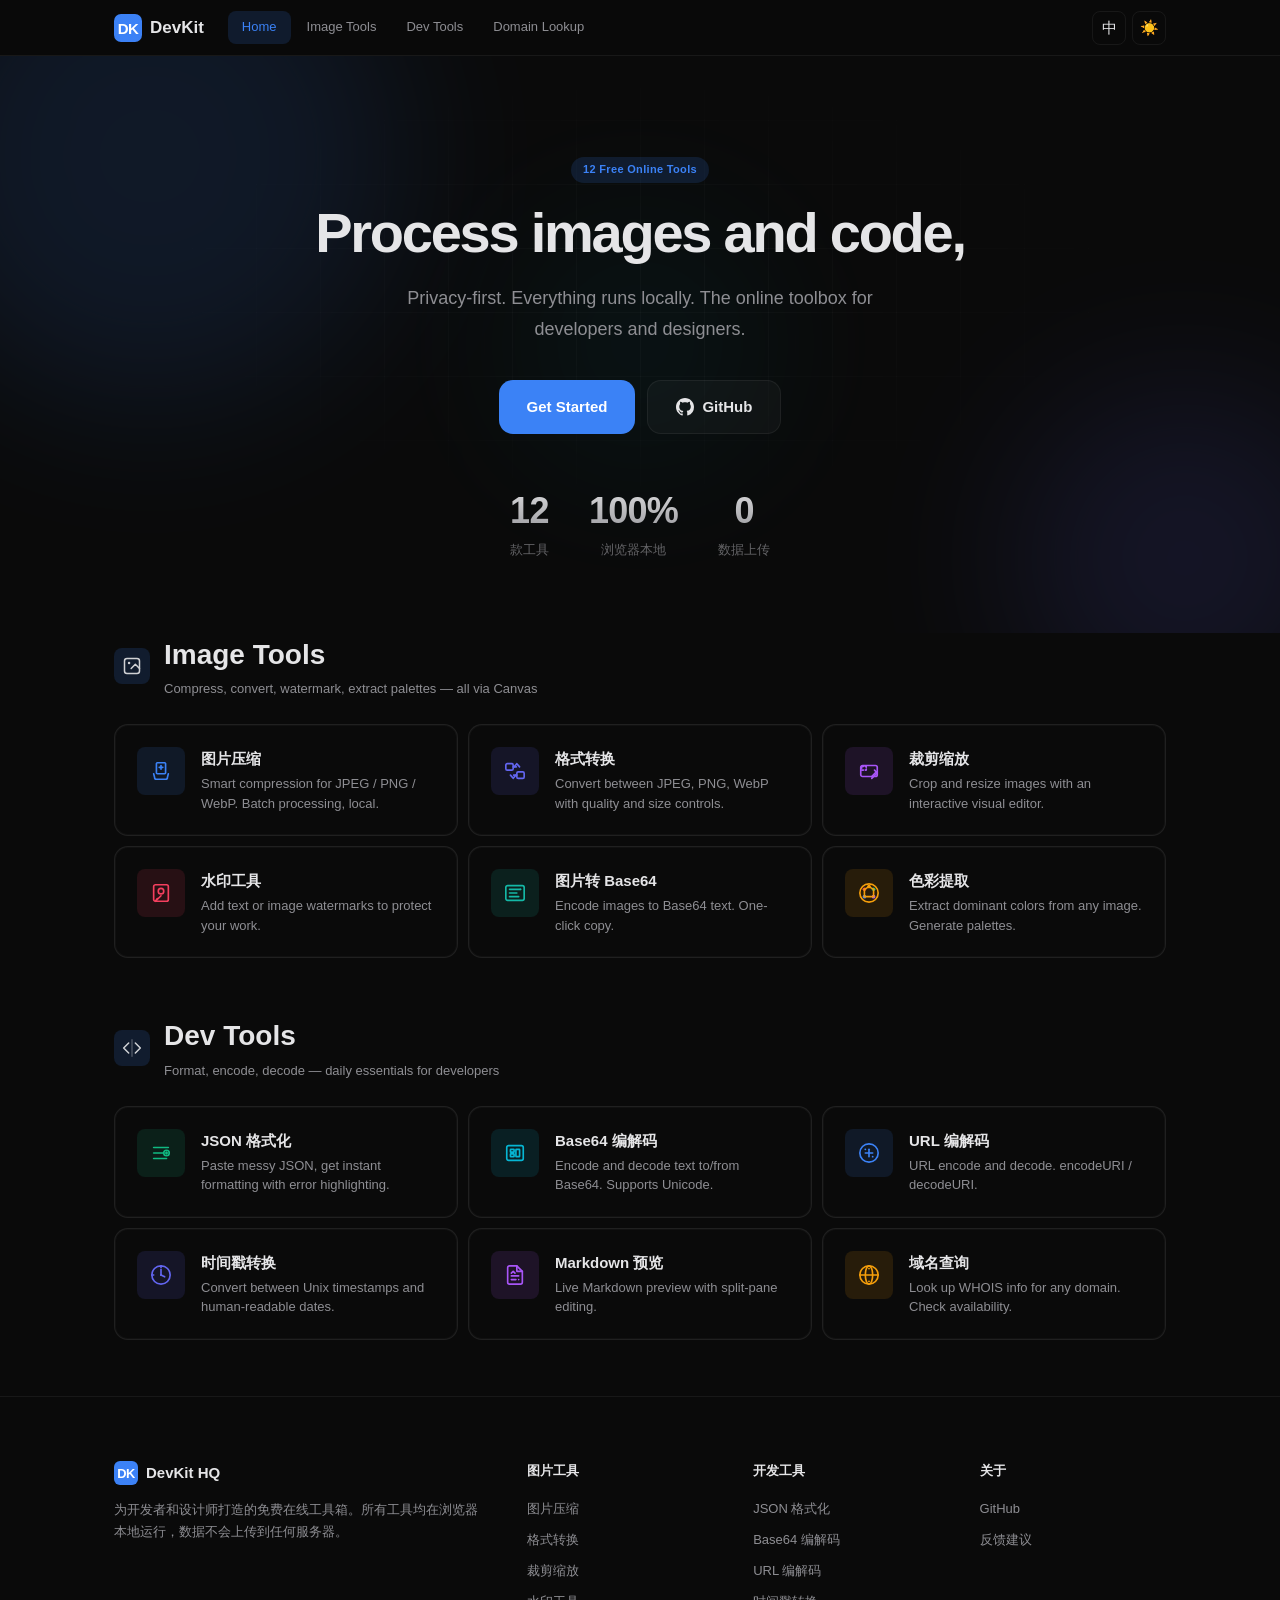
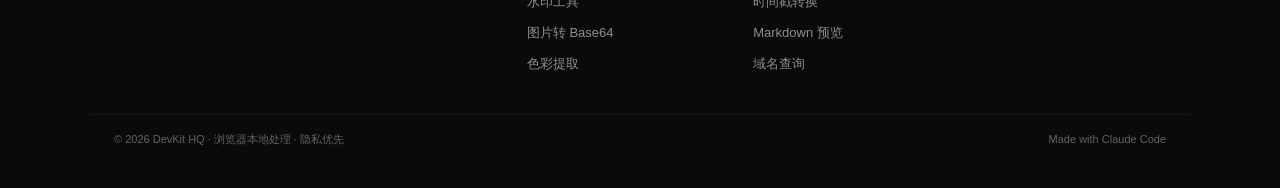
==== commit 48ee7f0f: "Unify all tool pages: DK logo, SVG icons, ad slots, rich footer Co-Authored-By: Claude Opus 4.7 <nor" ====
--- a/index.html
+++ b/index.html
@@ -300,7 +300,51 @@
 
 </main>
 
-<footer class="footer footer-home" data-i="footer">© 2026 DevKit HQ · 所有工具均在浏览器本地运行 · 隐私安全</footer>
+<!-- Rich Footer -->
+<footer class="rich-footer">
+  <div class="rich-footer-grid">
+    <div class="about">
+      <div class="footer-logo">
+        <svg width="24" height="24" viewBox="0 0 28 28" fill="none"><rect width="28" height="28" rx="7" fill="url(#dkGrad2)"/><defs><linearGradient id="dkGrad2" x1="0" y1="0" x2="28" y2="28"><stop offset="0%" stop-color="#3b82f6"/><stop offset="100%" stop-color="#6366f1"/></linearGradient></defs><text x="14" y="19.5" text-anchor="middle" font-family="-apple-system,BlinkMacSystemFont,'Segoe UI',sans-serif" font-size="15" font-weight="800" fill="#fff" letter-spacing="-0.5">DK</text></svg>
+        <strong style="font-size:var(--fs-base);color:var(--text)">DevKit HQ</strong>
+      </div>
+      <p>为开发者和设计师打造的免费在线工具箱。所有工具均在浏览器本地运行，数据不会上传到任何服务器。</p>
+    </div>
+    <div>
+      <h4>图片工具</h4>
+      <ul>
+        <li><a href="tools/compress.html">图片压缩</a></li>
+        <li><a href="tools/convert.html">格式转换</a></li>
+        <li><a href="tools/resize.html">裁剪缩放</a></li>
+        <li><a href="tools/watermark.html">水印工具</a></li>
+        <li><a href="tools/img-base64.html">图片转 Base64</a></li>
+        <li><a href="tools/palette.html">色彩提取</a></li>
+      </ul>
+    </div>
+    <div>
+      <h4>开发工具</h4>
+      <ul>
+        <li><a href="tools/json-formatter.html">JSON 格式化</a></li>
+        <li><a href="tools/base64-codec.html">Base64 编解码</a></li>
+        <li><a href="tools/url-codec.html">URL 编解码</a></li>
+        <li><a href="tools/timestamp.html">时间戳转换</a></li>
+        <li><a href="tools/markdown.html">Markdown 预览</a></li>
+        <li><a href="tools/domain-lookup.html">域名查询</a></li>
+      </ul>
+    </div>
+    <div>
+      <h4>关于</h4>
+      <ul>
+        <li><a href="https://github.com/peichendev/devkithq" target="_blank" rel="noopener">GitHub</a></li>
+        <li><a href="mailto:peichen.dev@gmail.com">反馈建议</a></li>
+      </ul>
+    </div>
+  </div>
+  <div class="rich-footer-bottom">
+    <span>© 2026 DevKit HQ · 浏览器本地处理 · 隐私优先</span>
+    <span>Made with <a href="https://claude.ai/code" target="_blank" rel="noopener">Claude Code</a></span>
+  </div>
+</footer>
 
 <script src="js/shared.js"></script>
 <script>
--- a/css/global.css
+++ b/css/global.css
@@ -224,6 +224,33 @@
 .footer a{color:var(--text-secondary)}
 .footer a:hover{color:var(--text)}
 
+/* ----- Rich Footer ----- */
+.rich-footer{padding:64px 0 40px;border-top:1px solid var(--border)}
+.rich-footer-grid{display:grid;grid-template-columns:2fr 1fr 1fr 1fr;gap:40px;max-width:var(--max-width);margin:0 auto;padding:0 24px}
+.rich-footer h4{font-size:var(--fs-sm);font-weight:700;margin-bottom:14px;color:var(--text)}
+.rich-footer ul{list-style:none;padding:0}
+.rich-footer li{margin-bottom:7px}
+.rich-footer li a{color:var(--text-secondary);font-size:var(--fs-sm);transition:color var(--dur) var(--ease)}
+.rich-footer li a:hover{color:var(--accent)}
+.rich-footer .about p{color:var(--text-secondary);font-size:var(--fs-sm);line-height:1.7;margin-bottom:12px}
+.rich-footer .about .footer-logo{display:flex;align-items:center;gap:8px;margin-bottom:14px}
+.rich-footer-bottom{max-width:var(--max-width);margin:32px auto 0;padding:16px 24px 0;border-top:1px solid var(--border);display:flex;justify-content:space-between;align-items:center;flex-wrap:wrap;gap:8px;font-size:var(--fs-xs);color:var(--text-tertiary)}
+.rich-footer-bottom a{color:var(--text-tertiary)}
+.rich-footer-bottom a:hover{color:var(--text)}
+
+/* ----- Ad Slot ----- */
+.ad-slot{max-width:720px;margin:24px auto;text-align:center}
+.ad-placeholder{border:1px dashed var(--border);border-radius:var(--radius);padding:20px;color:var(--text-tertiary);font-size:var(--fs-xs);transition:border-color var(--dur) var(--ease)}
+.ad-placeholder:hover{border-color:var(--text-tertiary)}
+
+@media(max-width:768px){
+  .rich-footer-grid{grid-template-columns:1fr 1fr;gap:28px}
+}
+@media(max-width:480px){
+  .rich-footer-grid{grid-template-columns:1fr}
+  .rich-footer-bottom{flex-direction:column;text-align:center}
+}
+
 /* ----- Code block (for JSON etc) ----- */
 .code-block{background:#1a1a1e;border:1px solid var(--border);border-radius:var(--radius);padding:16px;font-family:var(--font-mono);font-size:var(--fs-sm);line-height:1.6;overflow-x:auto;white-space:pre-wrap;word-break:break-all;max-height:480px;overflow-y:auto}
 [data-theme="light"] .code-block{background:#f0f0f2}
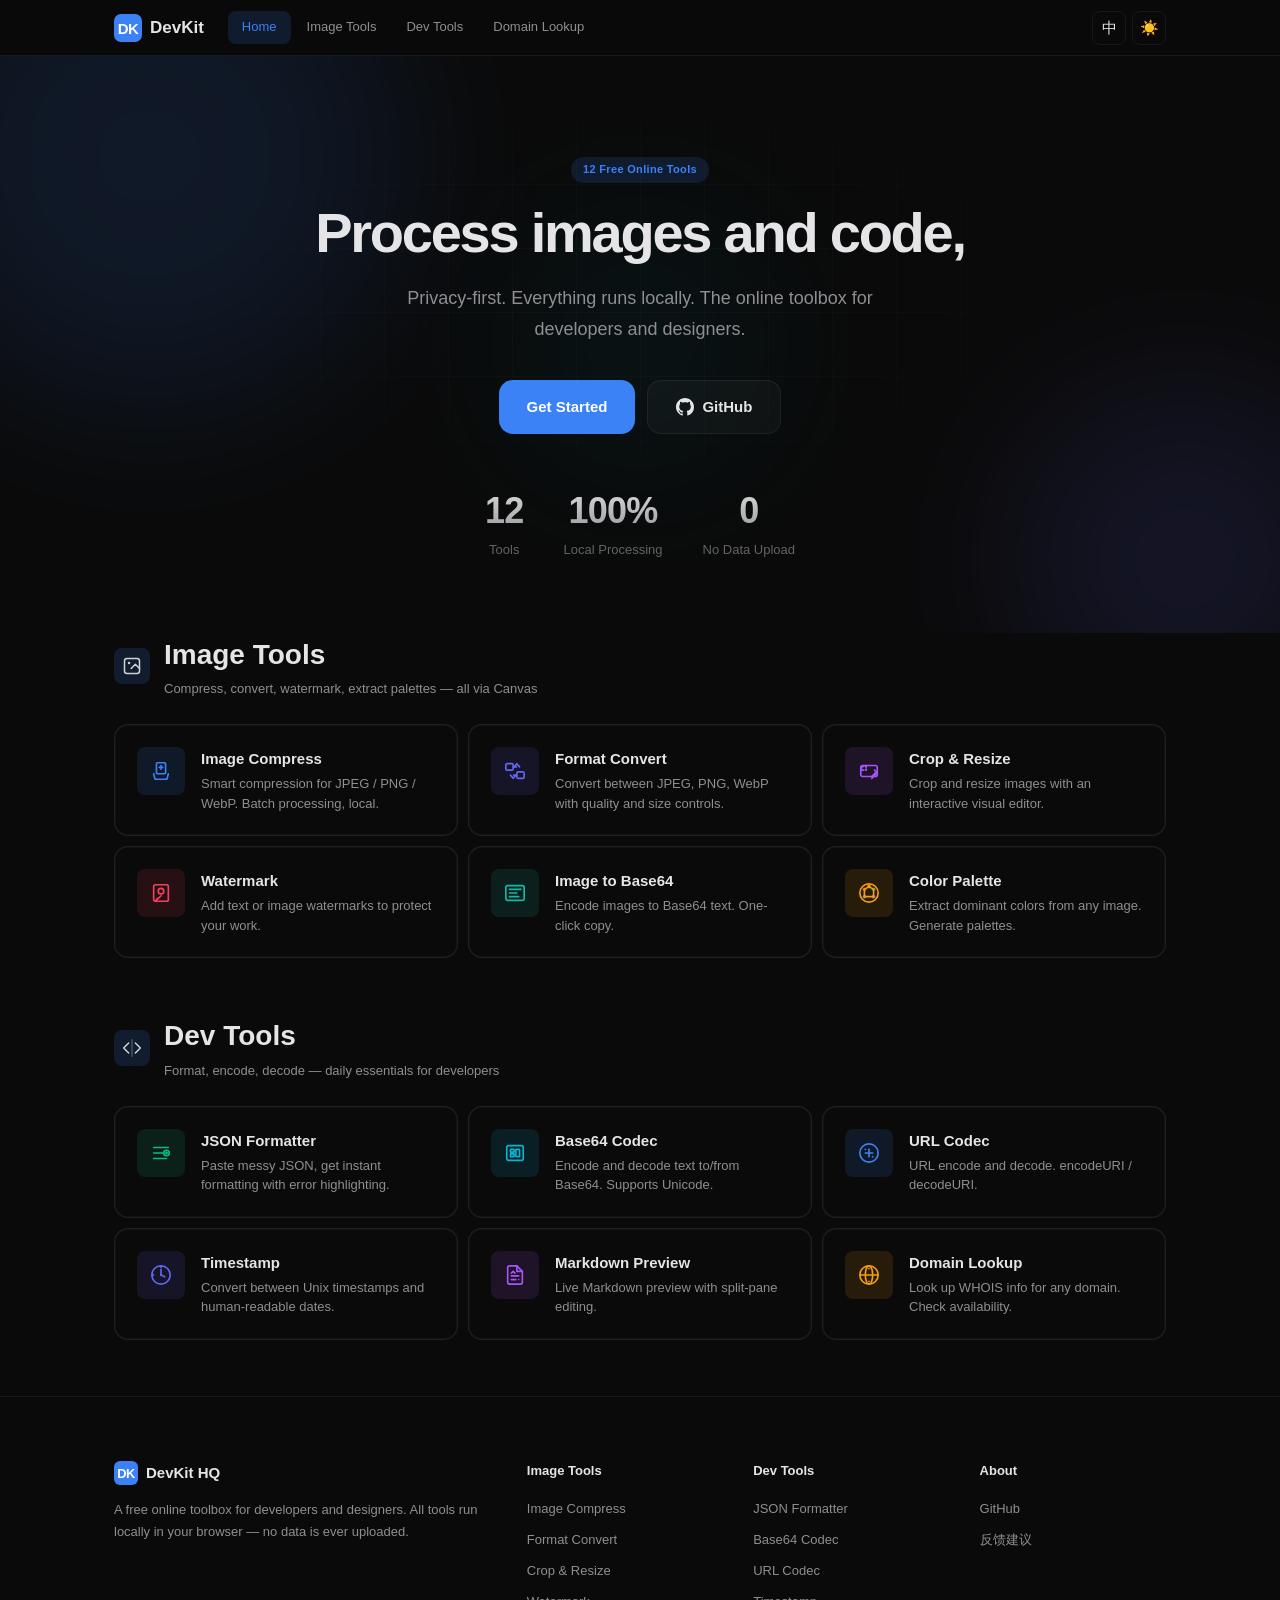
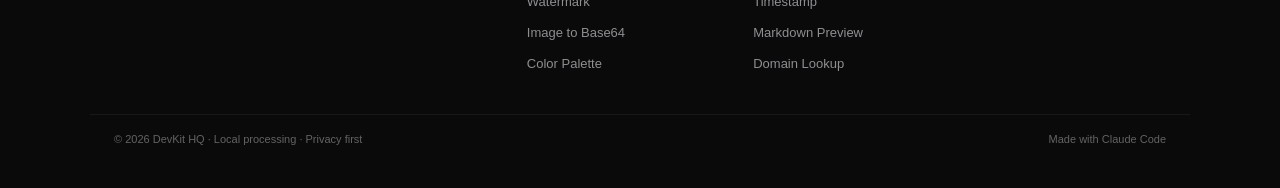
==== commit ee7aadc0: "Add i18n coverage and card hover demo animations - Add data-i attributes to all card titles, footer " ====
--- a/index.html
+++ b/index.html
@@ -99,6 +99,112 @@
 
 .footer-home{margin-top:48px}
 
+
+/* ===== Card Demo Animations ===== */
+.tcard-demo{position:absolute;inset:0;pointer-events:none;z-index:0;opacity:0;transition:opacity 0.55s cubic-bezier(0.25,0.1,0.25,1);display:flex;align-items:center;justify-content:center;overflow:hidden}
+.tcard:hover .tcard-demo{opacity:0.12}
+.tcard-demo>*{position:absolute}
+
+/* --- Compress: pulsing shrinking box --- */
+.demo-compress .ring1{width:160px;height:120px;border:2px solid #3b82f6;border-radius:12px;animation:dcompress1 2.4s ease-in-out infinite}
+.demo-compress .ring2{width:120px;height:90px;border:2px solid #3b82f6;border-radius:10px;animation:dcompress2 2.4s ease-in-out infinite}
+.demo-compress .ring3{width:80px;height:60px;border:2px solid #3b82f6;border-radius:8px;animation:dcompress3 2.4s ease-in-out infinite}
+.demo-compress .arrow1{width:0;height:0;border-left:8px solid transparent;border-right:8px solid transparent;border-top:12px solid #3b82f6;animation:dcompressArr 2.4s ease-in-out infinite}
+@keyframes dcompress1{0%,100%{transform:scale(1);opacity:0.5}50%{transform:scale(0.55);opacity:1}}
+@keyframes dcompress2{0%,100%{transform:scale(0.75);opacity:0.5}50%{transform:scale(0.35);opacity:1}}
+@keyframes dcompress3{0%,100%{transform:scale(0.5);opacity:0.5}50%{transform:scale(0.15);opacity:1}}
+@keyframes dcompressArr{0%,100%{transform:translateY(0);opacity:0}50%{transform:translateY(-14px);opacity:1}}
+
+/* --- Convert: format labels swapping --- */
+.demo-convert .fmt1,.demo-convert .fmt2{font-family:var(--font-mono);font-size:13px;font-weight:700;color:#6366f1;padding:8px 14px;border:1.5px solid #6366f1;border-radius:8px;background:rgba(99,102,241,0.06)}
+.demo-convert .fmt1{animation:dfmt1 3s ease-in-out infinite}
+.demo-convert .fmt2{animation:dfmt2 3s ease-in-out infinite}
+.demo-convert .fmtArr{color:#6366f1;font-size:20px;animation:dfmtArr 3s ease-in-out infinite}
+@keyframes dfmt1{0%,100%{transform:translate(-40px,0);opacity:1}50%{transform:translate(40px,0);opacity:0.2}}
+@keyframes dfmt2{0%,100%{transform:translate(40px,0);opacity:0.2}50%{transform:translate(-40px,0);opacity:1}}
+@keyframes dfmtArr{0%,100%{transform:rotate(0deg)}50%{transform:rotate(180deg)}}
+
+/* --- Resize: crop frame scaling --- */
+.demo-resize .cropFrame{width:130px;height:90px;border:2px dashed #a855f7;border-radius:2px;animation:dcropFrame 3s ease-in-out infinite}
+.demo-resize .cropCorner{width:10px;height:10px;border:2px solid #a855f7;border-radius:2px;background:rgba(168,85,247,0.15)}
+.demo-resize .cropCorner.tl{top:0;left:0;animation:dcropTL 3s ease-in-out infinite}
+.demo-resize .cropCorner.br{bottom:0;right:0;animation:dcropBR 3s ease-in-out infinite}
+@keyframes dcropFrame{0%,100%{transform:scale(1)}50%{transform:scale(0.65)}}
+@keyframes dcropTL{0%,100%{transform:translate(0,0)}50%{transform:translate(20px,15px)}}
+@keyframes dcropBR{0%,100%{transform:translate(0,0)}50%{transform:translate(-20px,-15px)}}
+
+/* --- Watermark: text overlay on image placeholder --- */
+.demo-watermark .wmImg{width:140px;height:90px;border:2px solid #f43f5e;border-radius:8px;background:rgba(244,63,94,0.04);animation:dwmImg 3s ease-in-out infinite}
+.demo-watermark .wmTxt{color:#f43f5e;font-size:14px;font-weight:700;letter-spacing:2px;opacity:0;transform:rotate(-20deg);animation:dwmTxt 3s ease-in-out infinite}
+@keyframes dwmImg{0%,100%{opacity:0.3}50%{opacity:0.8}}
+@keyframes dwmTxt{0%,100%{opacity:0;transform:rotate(-20deg) scale(0.8)}50%{opacity:1;transform:rotate(-20deg) scale(1.1)}}
+
+/* --- Img2Base64: scrolling code characters --- */
+.demo-imgbase64{flex-direction:column;gap:3px}
+.demo-imgbase64 .b64line{height:3px;background:#14b8a6;border-radius:2px;animation:db64line 2s linear infinite}
+.demo-imgbase64 .b64line:nth-child(1){width:70%;animation-delay:0s}
+.demo-imgbase64 .b64line:nth-child(2){width:85%;animation-delay:0.3s}
+.demo-imgbase64 .b64line:nth-child(3){width:60%;animation-delay:0.6s}
+.demo-imgbase64 .b64line:nth-child(4){width:90%;animation-delay:0.9s}
+.demo-imgbase64 .b64line:nth-child(5){width:75%;animation-delay:1.2s}
+@keyframes db64line{0%{transform:translateX(-100%);opacity:0}50%{opacity:1}100%{transform:translateX(100%);opacity:0}}
+
+/* --- Palette: floating color circles --- */
+.demo-palette .palDot{width:18px;height:18px;border-radius:50%;animation:dpadot 4s ease-in-out infinite}
+.demo-palette .palDot:nth-child(1){background:#ef4444;animation-delay:0s}
+.demo-palette .palDot:nth-child(2){background:#f59e0b;animation-delay:-0.6s}
+.demo-palette .palDot:nth-child(3){background:#10b981;animation-delay:-1.2s}
+.demo-palette .palDot:nth-child(4){background:#3b82f6;animation-delay:-1.8s}
+.demo-palette .palDot:nth-child(5){background:#a855f7;animation-delay:-2.4s}
+@keyframes dpadot{0%,100%{transform:translate(0,0) scale(1)}25%{transform:translate(30px,-20px) scale(1.5)}50%{transform:translate(-20px,25px) scale(0.8)}75%{transform:translate(-30px,-15px) scale(1.3)}}
+
+/* --- JSON: indentation lines expanding --- */
+.demo-json .jsonLine{height:2.5px;background:#10b981;border-radius:2px;position:absolute;animation:djson 2.5s ease-in-out infinite}
+.demo-json .jsonLine:nth-child(1){width:50px;top:40%;left:25%;animation-delay:0s}
+.demo-json .jsonLine:nth-child(2){width:70px;top:50%;left:25%;animation-delay:0.2s}
+.demo-json .jsonLine:nth-child(3){width:60px;top:60%;left:25%;animation-delay:0.4s}
+.demo-json .jsonLine:nth-child(4){width:85px;top:50%;left:25%;animation-delay:0.6s}
+@keyframes djson{0%,100%{transform:translateX(0);opacity:0.4}50%{transform:translateX(20px);opacity:1}}
+
+/* --- Base64: character shifting --- */
+.demo-base64{font-family:var(--font-mono);font-size:11px;color:#06b6d4;letter-spacing:3px;flex-direction:row;gap:0}
+.demo-base64 span{animation:db64char 3s steps(1) infinite}
+.demo-base64 span:nth-child(1){animation-delay:0s}
+.demo-base64 span:nth-child(2){animation-delay:0.3s}
+.demo-base64 span:nth-child(3){animation-delay:0.6s}
+.demo-base64 span:nth-child(4){animation-delay:0.9s}
+.demo-base64 span:nth-child(5){animation-delay:1.2s}
+.demo-base64 span:nth-child(6){animation-delay:1.5s}
+@keyframes db64char{0%,20%{content:"A"}21%,40%{content:"Z"}41%,60%{content:"9"}61%,80%{content:"+"}81%,100%{content:"="}}
+
+/* --- URL: percent encoding --- */
+.demo-url .urlPct{font-family:var(--font-mono);font-size:16px;font-weight:700;color:#3b82f6;opacity:0;animation:durl 2.5s ease-in-out infinite}
+.demo-url .urlPct:nth-child(1){animation-delay:0s}
+.demo-url .urlPct:nth-child(2){animation-delay:0.5s}
+.demo-url .urlPct:nth-child(3){animation-delay:1s}
+@keyframes durl{0%,100%{opacity:0;transform:translateY(10px)}20%{opacity:1;transform:translateY(0)}40%{opacity:0;transform:translateY(-10px)}}
+
+/* --- Timestamp: clock with rotating hand --- */
+.demo-timestamp .tsClock{width:70px;height:70px;border:2px solid #6366f1;border-radius:50%;position:relative}
+.demo-timestamp .tsHand{position:absolute;width:2px;height:22px;background:#6366f1;bottom:50%;left:50%;transform-origin:bottom center;border-radius:1px;animation:dtsHand 4s linear infinite}
+.demo-timestamp .tsDot{position:absolute;width:6px;height:6px;background:#6366f1;border-radius:50%;top:50%;left:50%;transform:translate(-50%,-50%)}
+@keyframes dtsHand{0%{transform:translate(-50%,0) rotate(0deg)}100%{transform:translate(-50%,0) rotate(360deg)}}
+
+/* --- Markdown: typing cursor + text markdown symbols --- */
+.demo-markdown .mdChars{font-family:var(--font-mono);font-size:14px;color:#a855f7;letter-spacing:1px}
+.demo-markdown .mdCursor{width:2px;height:16px;background:#a855f7;animation:dmdCursor 0.8s step-end infinite}
+.demo-markdown .mdHash{font-size:20px;font-weight:800;color:#a855f7;animation:dmdHash 2s ease-in-out infinite}
+@keyframes dmdCursor{0%,100%{opacity:1}50%{opacity:0}}
+@keyframes dmdHash{0%,100%{opacity:0.3;transform:translateY(3px)}50%{opacity:1;transform:translateY(0)}}
+
+/* --- Domain: globe with scanning rings --- */
+.demo-domain .domGlobe{width:60px;height:60px;border:2px solid #f59e0b;border-radius:50%;animation:ddomGlobe 3s ease-in-out infinite}
+.demo-domain .domRing{position:absolute;border:1.5px solid #f59e0b;border-radius:50%;animation:ddomRing 2.5s ease-out infinite}
+.demo-domain .domRing:nth-child(2){animation-delay:0.8s}
+.demo-domain .domRing:nth-child(3){animation-delay:1.6s}
+@keyframes ddomGlobe{0%,100%{transform:scale(1);opacity:0.6}50%{transform:scale(1.08);opacity:1}}
+@keyframes ddomRing{0%{width:60px;height:60px;opacity:0.8}100%{width:140px;height:140px;opacity:0}}
+
 @media(max-width:768px){
   .grid{grid-template-columns:1fr}
   .home-hero{padding:60px 0 48px}
@@ -133,9 +239,9 @@
       </a>
     </div>
     <div class="home-stats">
-      <div class="home-stat"><strong>12</strong> 款工具</div>
-      <div class="home-stat"><strong>100%</strong> 浏览器本地</div>
-      <div class="home-stat"><strong>0</strong> 数据上传</div>
+      <div class="home-stat"><strong>12</strong> <span data-i="statTools">款工具</span></div>
+      <div class="home-stat"><strong>100%</strong> <span data-i="statLocal">浏览器本地</span></div>
+      <div class="home-stat"><strong>0</strong> <span data-i="statPrivacy">数据上传</span></div>
     </div>
   </div>
 </section>
@@ -158,62 +264,68 @@
   <div class="grid">
     <a href="tools/compress.html" class="tcard ic-blue">
       <div class="card-glow"></div><div class="card-bg"></div>
+      <div class="tcard-demo demo-compress"><div class="ring1"></div><div class="ring2"></div><div class="ring3"></div><div class="arrow1" style="top:42%;left:48%"></div></div>
       <div class="tcard-icon">
         <svg width="22" height="22" viewBox="0 0 24 24" fill="none" stroke="currentColor" stroke-width="1.8" stroke-linecap="round" stroke-linejoin="round">
           <path d="M4 15l1 4a2 2 0 0 0 2 2h10a2 2 0 0 0 2-2l1-4"/><rect x="7" y="3" width="10" height="12" rx="1"/><line x1="10" y1="8" x2="14" y2="8"/><line x1="12" y1="6" x2="12" y2="10"/>
         </svg>
       </div>
-      <div class="tcard-body"><h3>图片压缩</h3><p data-i="descCompress">智能压缩 JPEG / PNG / WebP，批量处理，本地完成</p></div>
+      <div class="tcard-body"><h3 data-i="toolCompress">图片压缩</h3><p data-i="descCompress">智能压缩 JPEG / PNG / WebP，批量处理，本地完成</p></div>
       <span class="tcard-arrow">→</span>
     </a>
     <a href="tools/convert.html" class="tcard ic-indigo">
       <div class="card-glow"></div><div class="card-bg"></div>
+      <div class="tcard-demo demo-convert"><span class="fmt1" style="position:static">PNG</span><span class="fmtArr" style="position:static">↔</span><span class="fmt2" style="position:static">WEBP</span></div>
       <div class="tcard-icon">
         <svg width="22" height="22" viewBox="0 0 24 24" fill="none" stroke="currentColor" stroke-width="1.8" stroke-linecap="round" stroke-linejoin="round">
           <rect x="2" y="4" width="8" height="7" rx="1.5"/><rect x="14" y="13" width="8" height="7" rx="1.5"/><path d="M10 7.5h3.5"/><polyline points="17 7.5 14 4 11 7.5"/><path d="M14 16.5H10.5"/><polyline points="7 16.5 10 20 13 16.5"/>
         </svg>
       </div>
-      <div class="tcard-body"><h3>格式转换</h3><p data-i="descConvert">图片格式互转 JPEG ↔ PNG ↔ WebP，可调质量与尺寸</p></div>
+      <div class="tcard-body"><h3 data-i="toolConvert">格式转换</h3><p data-i="descConvert">图片格式互转 JPEG ↔ PNG ↔ WebP，可调质量与尺寸</p></div>
       <span class="tcard-arrow">→</span>
     </a>
     <a href="tools/resize.html" class="tcard ic-purple">
       <div class="card-glow"></div><div class="card-bg"></div>
+      <div class="tcard-demo demo-resize" style="align-items:center;justify-content:center"><div class="cropFrame" style="position:relative"><div class="cropCorner tl"></div><div class="cropCorner br"></div></div></div>
       <div class="tcard-icon">
         <svg width="22" height="22" viewBox="0 0 24 24" fill="none" stroke="currentColor" stroke-width="1.8" stroke-linecap="round" stroke-linejoin="round">
           <rect x="3" y="6" width="18" height="12" rx="2"/><rect x="4" y="7" width="5" height="4" stroke-dasharray="2 2"/><line x1="15" y1="18" x2="20" y2="13"/><polyline points="18 11 21 14 15 20"/>
         </svg>
       </div>
-      <div class="tcard-body"><h3>裁剪缩放</h3><p data-i="descResize">自由裁剪和缩放图片，可视化操作</p></div>
+      <div class="tcard-body"><h3 data-i="toolResize">裁剪缩放</h3><p data-i="descResize">自由裁剪和缩放图片，可视化操作</p></div>
       <span class="tcard-arrow">→</span>
     </a>
     <a href="tools/watermark.html" class="tcard ic-rose">
       <div class="card-glow"></div><div class="card-bg"></div>
+      <div class="tcard-demo demo-watermark"><div class="wmImg"></div><span class="wmTxt">LOGO</span></div>
       <div class="tcard-icon">
         <svg width="22" height="22" viewBox="0 0 24 24" fill="none" stroke="currentColor" stroke-width="1.8" stroke-linecap="round" stroke-linejoin="round">
           <rect x="4" y="3" width="16" height="18" rx="2"/><circle cx="12" cy="10" r="3"/><path d="M6 21l6-6"/><line x1="6" y1="21" x2="8" y2="18"/>
         </svg>
       </div>
-      <div class="tcard-body"><h3>水印工具</h3><p data-i="descWatermark">添加文字或图片水印，保护你的作品</p></div>
+      <div class="tcard-body"><h3 data-i="toolWatermark">水印工具</h3><p data-i="descWatermark">添加文字或图片水印，保护你的作品</p></div>
       <span class="tcard-arrow">→</span>
     </a>
     <a href="tools/img-base64.html" class="tcard ic-teal">
       <div class="card-glow"></div><div class="card-bg"></div>
+      <div class="tcard-demo demo-imgbase64"><div class="b64line"></div><div class="b64line"></div><div class="b64line"></div><div class="b64line"></div><div class="b64line"></div></div>
       <div class="tcard-icon">
         <svg width="22" height="22" viewBox="0 0 24 24" fill="none" stroke="currentColor" stroke-width="1.8" stroke-linecap="round" stroke-linejoin="round">
           <rect x="2" y="4" width="20" height="16" rx="2"/><path d="M6 8h12"/><path d="M6 12h8"/><path d="M6 16h10"/><circle cx="18" cy="8" r="1" fill="currentColor" stroke="none"/>
         </svg>
       </div>
-      <div class="tcard-body"><h3>图片转 Base64</h3><p data-i="descImgBase64">将图片编码为 Base64 文本，一键复制</p></div>
+      <div class="tcard-body"><h3 data-i="toolImgBase64">图片转 Base64</h3><p data-i="descImgBase64">将图片编码为 Base64 文本，一键复制</p></div>
       <span class="tcard-arrow">→</span>
     </a>
     <a href="tools/palette.html" class="tcard ic-amber">
       <div class="card-glow"></div><div class="card-bg"></div>
+      <div class="tcard-demo demo-palette"><div class="palDot"></div><div class="palDot"></div><div class="palDot"></div><div class="palDot"></div><div class="palDot"></div></div>
       <div class="tcard-icon">
         <svg width="22" height="22" viewBox="0 0 24 24" fill="none" stroke="currentColor" stroke-width="1.8" stroke-linecap="round" stroke-linejoin="round">
           <circle cx="12" cy="12" r="10"/><circle cx="7" cy="8" r="2" fill="#ef4444" stroke="none"/><circle cx="12" cy="5" r="2" fill="#f59e0b" stroke="none"/><circle cx="17" cy="8" r="2" fill="#10b981" stroke="none"/><circle cx="7" cy="16" r="2" fill="#3b82f6" stroke="none"/><circle cx="17" cy="16" r="2" fill="#a855f7" stroke="none"/><line x1="7" y1="8" x2="12" y2="5"/><line x1="12" y1="5" x2="17" y2="8"/><line x1="7" y1="8" x2="7" y2="16"/><line x1="7" y1="16" x2="17" y2="16"/><line x1="17" y1="8" x2="17" y2="16"/>
         </svg>
       </div>
-      <div class="tcard-body"><h3>色彩提取</h3><p data-i="descPalette">上传图片提取主色调，生成配色方案</p></div>
+      <div class="tcard-body"><h3 data-i="toolPalette">色彩提取</h3><p data-i="descPalette">上传图片提取主色调，生成配色方案</p></div>
       <span class="tcard-arrow">→</span>
     </a>
   </div>
@@ -235,62 +347,68 @@
   <div class="grid">
     <a href="tools/json-formatter.html" class="tcard ic-green">
       <div class="card-glow"></div><div class="card-bg"></div>
+      <div class="tcard-demo demo-json"><div class="jsonLine"></div><div class="jsonLine"></div><div class="jsonLine"></div><div class="jsonLine"></div></div>
       <div class="tcard-icon">
         <svg width="22" height="22" viewBox="0 0 24 24" fill="none" stroke="currentColor" stroke-width="1.8" stroke-linecap="round" stroke-linejoin="round">
           <path d="M4 6h16"/><path d="M4 12h10"/><path d="M4 18h14"/><circle cx="18" cy="12" r="3"/><line x1="18" y1="11" x2="18" y2="13"/><line x1="17" y1="12" x2="19" y2="12"/>
         </svg>
       </div>
-      <div class="tcard-body"><h3>JSON 格式化</h3><p data-i="descJson">粘贴 JSON 一键美化，错误自动标注行号</p></div>
+      <div class="tcard-body"><h3 data-i="toolJson">JSON 格式化</h3><p data-i="descJson">粘贴 JSON 一键美化，错误自动标注行号</p></div>
       <span class="tcard-arrow">→</span>
     </a>
     <a href="tools/base64-codec.html" class="tcard ic-cyan">
       <div class="card-glow"></div><div class="card-bg"></div>
+      <div class="tcard-demo demo-base64"><span>A</span><span>G</span><span>9</span><span>z</span><span>+</span><span>=</span></div>
       <div class="tcard-icon">
         <svg width="22" height="22" viewBox="0 0 24 24" fill="none" stroke="currentColor" stroke-width="1.8" stroke-linecap="round" stroke-linejoin="round">
           <rect x="3" y="4" width="18" height="16" rx="2"/><rect x="7" y="8" width="4" height="3" rx="0.5"/><rect x="13" y="8" width="4" height="8" rx="0.5"/><rect x="7" y="13" width="4" height="3" rx="0.5"/>
         </svg>
       </div>
-      <div class="tcard-body"><h3>Base64 编解码</h3><p data-i="descBase64">文本 ↔ Base64 编解码，支持中文</p></div>
+      <div class="tcard-body"><h3 data-i="toolBase64">Base64 编解码</h3><p data-i="descBase64">文本 ↔ Base64 编解码，支持中文</p></div>
       <span class="tcard-arrow">→</span>
     </a>
     <a href="tools/url-codec.html" class="tcard ic-blue">
       <div class="card-glow"></div><div class="card-bg"></div>
+      <div class="tcard-demo demo-url"><span class="urlPct">%20</span><span class="urlPct">%3C</span><span class="urlPct">%2F</span></div>
       <div class="tcard-icon">
         <svg width="22" height="22" viewBox="0 0 24 24" fill="none" stroke="currentColor" stroke-width="1.8" stroke-linecap="round" stroke-linejoin="round">
           <circle cx="12" cy="12" r="10"/><path d="M8 12h8"/><path d="M12 8v8"/><circle cx="8" cy="8" r="1" fill="currentColor" stroke="none"/><circle cx="16" cy="16" r="1" fill="currentColor" stroke="none"/>
         </svg>
       </div>
-      <div class="tcard-body"><h3>URL 编解码</h3><p data-i="descUrl">URL 编解码，encodeURI / decodeURI</p></div>
+      <div class="tcard-body"><h3 data-i="toolUrl">URL 编解码</h3><p data-i="descUrl">URL 编解码，encodeURI / decodeURI</p></div>
       <span class="tcard-arrow">→</span>
     </a>
     <a href="tools/timestamp.html" class="tcard ic-indigo">
       <div class="card-glow"></div><div class="card-bg"></div>
+      <div class="tcard-demo demo-timestamp"><div class="tsClock"><div class="tsHand"></div><div class="tsDot"></div></div></div>
       <div class="tcard-icon">
         <svg width="22" height="22" viewBox="0 0 24 24" fill="none" stroke="currentColor" stroke-width="1.8" stroke-linecap="round" stroke-linejoin="round">
           <circle cx="12" cy="12" r="10"/><polyline points="12 6 12 12"/><circle cx="12" cy="12" r="1" fill="currentColor" stroke="none"/><line x1="12" y1="12" x2="16" y2="14"/><line x1="12" y1="2" x2="12" y2="4"/><line x1="2" y1="12" x2="4" y2="12"/>
         </svg>
       </div>
-      <div class="tcard-body"><h3>时间戳转换</h3><p data-i="descTimestamp">Unix 时间戳 ↔ 人类可读日期时间互转</p></div>
+      <div class="tcard-body"><h3 data-i="toolTimestamp">时间戳转换</h3><p data-i="descTimestamp">Unix 时间戳 ↔ 人类可读日期时间互转</p></div>
       <span class="tcard-arrow">→</span>
     </a>
     <a href="tools/markdown.html" class="tcard ic-purple">
       <div class="card-glow"></div><div class="card-bg"></div>
+      <div class="tcard-demo demo-markdown"><span class="mdHash">#</span><span class="mdChars">text</span><span class="mdCursor"></span></div>
       <div class="tcard-icon">
         <svg width="22" height="22" viewBox="0 0 24 24" fill="none" stroke="currentColor" stroke-width="1.8" stroke-linecap="round" stroke-linejoin="round">
           <path d="M14 2H6a2 2 0 0 0-2 2v16a2 2 0 0 0 2 2h12a2 2 0 0 0 2-2V8z"/><polyline points="14 2 14 8 20 8"/><line x1="8" y1="13" x2="16" y2="13"/><line x1="8" y1="17" x2="13" y2="17"/><line x1="16" y1="17" x2="16" y2="17"/><polyline points="8 10 10 8 12 10"/>
         </svg>
       </div>
-      <div class="tcard-body"><h3>Markdown 预览</h3><p data-i="descMarkdown">实时预览 Markdown 渲染效果，分栏编辑</p></div>
+      <div class="tcard-body"><h3 data-i="toolMarkdown">Markdown 预览</h3><p data-i="descMarkdown">实时预览 Markdown 渲染效果，分栏编辑</p></div>
       <span class="tcard-arrow">→</span>
     </a>
     <a href="tools/domain-lookup.html" class="tcard ic-amber">
       <div class="card-glow"></div><div class="card-bg"></div>
+      <div class="tcard-demo demo-domain"><div class="domGlobe"></div><div class="domRing"></div><div class="domRing"></div><div class="domRing"></div></div>
       <div class="tcard-icon">
         <svg width="22" height="22" viewBox="0 0 24 24" fill="none" stroke="currentColor" stroke-width="1.8" stroke-linecap="round" stroke-linejoin="round">
           <circle cx="12" cy="12" r="10"/><ellipse cx="12" cy="12" rx="4" ry="10"/><line x1="2" y1="12" x2="22" y2="12"/><circle cx="12" cy="5" r="1" fill="currentColor" stroke="none"/><circle cx="12" cy="19" r="1" fill="currentColor" stroke="none"/>
         </svg>
       </div>
-      <div class="tcard-body"><h3>域名查询</h3><p data-i="descDomain">查询域名 WHOIS 信息，判断是否可注册</p></div>
+      <div class="tcard-body"><h3 data-i="toolDomain">域名查询</h3><p data-i="descDomain">查询域名 WHOIS 信息，判断是否可注册</p></div>
       <span class="tcard-arrow">→</span>
     </a>
   </div>
@@ -308,32 +426,32 @@
         <svg width="24" height="24" viewBox="0 0 28 28" fill="none"><rect width="28" height="28" rx="7" fill="url(#dkGrad2)"/><defs><linearGradient id="dkGrad2" x1="0" y1="0" x2="28" y2="28"><stop offset="0%" stop-color="#3b82f6"/><stop offset="100%" stop-color="#6366f1"/></linearGradient></defs><text x="14" y="19.5" text-anchor="middle" font-family="-apple-system,BlinkMacSystemFont,'Segoe UI',sans-serif" font-size="15" font-weight="800" fill="#fff" letter-spacing="-0.5">DK</text></svg>
         <strong style="font-size:var(--fs-base);color:var(--text)">DevKit HQ</strong>
       </div>
-      <p>为开发者和设计师打造的免费在线工具箱。所有工具均在浏览器本地运行，数据不会上传到任何服务器。</p>
+      <p data-i="footerAboutText">为开发者和设计师打造的免费在线工具箱。所有工具均在浏览器本地运行，数据不会上传到任何服务器。</p>
     </div>
     <div>
-      <h4>图片工具</h4>
+      <h4 data-i="footerImageTools">图片工具</h4>
       <ul>
-        <li><a href="tools/compress.html">图片压缩</a></li>
-        <li><a href="tools/convert.html">格式转换</a></li>
-        <li><a href="tools/resize.html">裁剪缩放</a></li>
-        <li><a href="tools/watermark.html">水印工具</a></li>
-        <li><a href="tools/img-base64.html">图片转 Base64</a></li>
-        <li><a href="tools/palette.html">色彩提取</a></li>
+        <li><a href="tools/compress.html" data-i="toolCompress">图片压缩</a></li>
+        <li><a href="tools/convert.html" data-i="toolConvert">格式转换</a></li>
+        <li><a href="tools/resize.html" data-i="toolResize">裁剪缩放</a></li>
+        <li><a href="tools/watermark.html" data-i="toolWatermark">水印工具</a></li>
+        <li><a href="tools/img-base64.html" data-i="toolImgBase64">图片转 Base64</a></li>
+        <li><a href="tools/palette.html" data-i="toolPalette">色彩提取</a></li>
       </ul>
     </div>
     <div>
-      <h4>开发工具</h4>
+      <h4 data-i="footerDevTools">开发工具</h4>
       <ul>
-        <li><a href="tools/json-formatter.html">JSON 格式化</a></li>
-        <li><a href="tools/base64-codec.html">Base64 编解码</a></li>
-        <li><a href="tools/url-codec.html">URL 编解码</a></li>
-        <li><a href="tools/timestamp.html">时间戳转换</a></li>
-        <li><a href="tools/markdown.html">Markdown 预览</a></li>
-        <li><a href="tools/domain-lookup.html">域名查询</a></li>
+        <li><a href="tools/json-formatter.html" data-i="toolJson">JSON 格式化</a></li>
+        <li><a href="tools/base64-codec.html" data-i="toolBase64">Base64 编解码</a></li>
+        <li><a href="tools/url-codec.html" data-i="toolUrl">URL 编解码</a></li>
+        <li><a href="tools/timestamp.html" data-i="toolTimestamp">时间戳转换</a></li>
+        <li><a href="tools/markdown.html" data-i="toolMarkdown">Markdown 预览</a></li>
+        <li><a href="tools/domain-lookup.html" data-i="toolDomain">域名查询</a></li>
       </ul>
     </div>
     <div>
-      <h4>关于</h4>
+      <h4 data-i="footerAbout">关于</h4>
       <ul>
         <li><a href="https://github.com/peichendev/devkithq" target="_blank" rel="noopener">GitHub</a></li>
         <li><a href="mailto:peichen.dev@gmail.com">反馈建议</a></li>
@@ -341,8 +459,8 @@
     </div>
   </div>
   <div class="rich-footer-bottom">
-    <span>© 2026 DevKit HQ · 浏览器本地处理 · 隐私优先</span>
-    <span>Made with <a href="https://claude.ai/code" target="_blank" rel="noopener">Claude Code</a></span>
+    <span data-i="footerBottom">© 2026 DevKit HQ · 浏览器本地处理 · 隐私优先</span>
+    <span><span data-i="footerMadeWith">Made with</span> <a href="https://claude.ai/code" target="_blank" rel="noopener">Claude Code</a></span>
   </div>
 </footer>
 
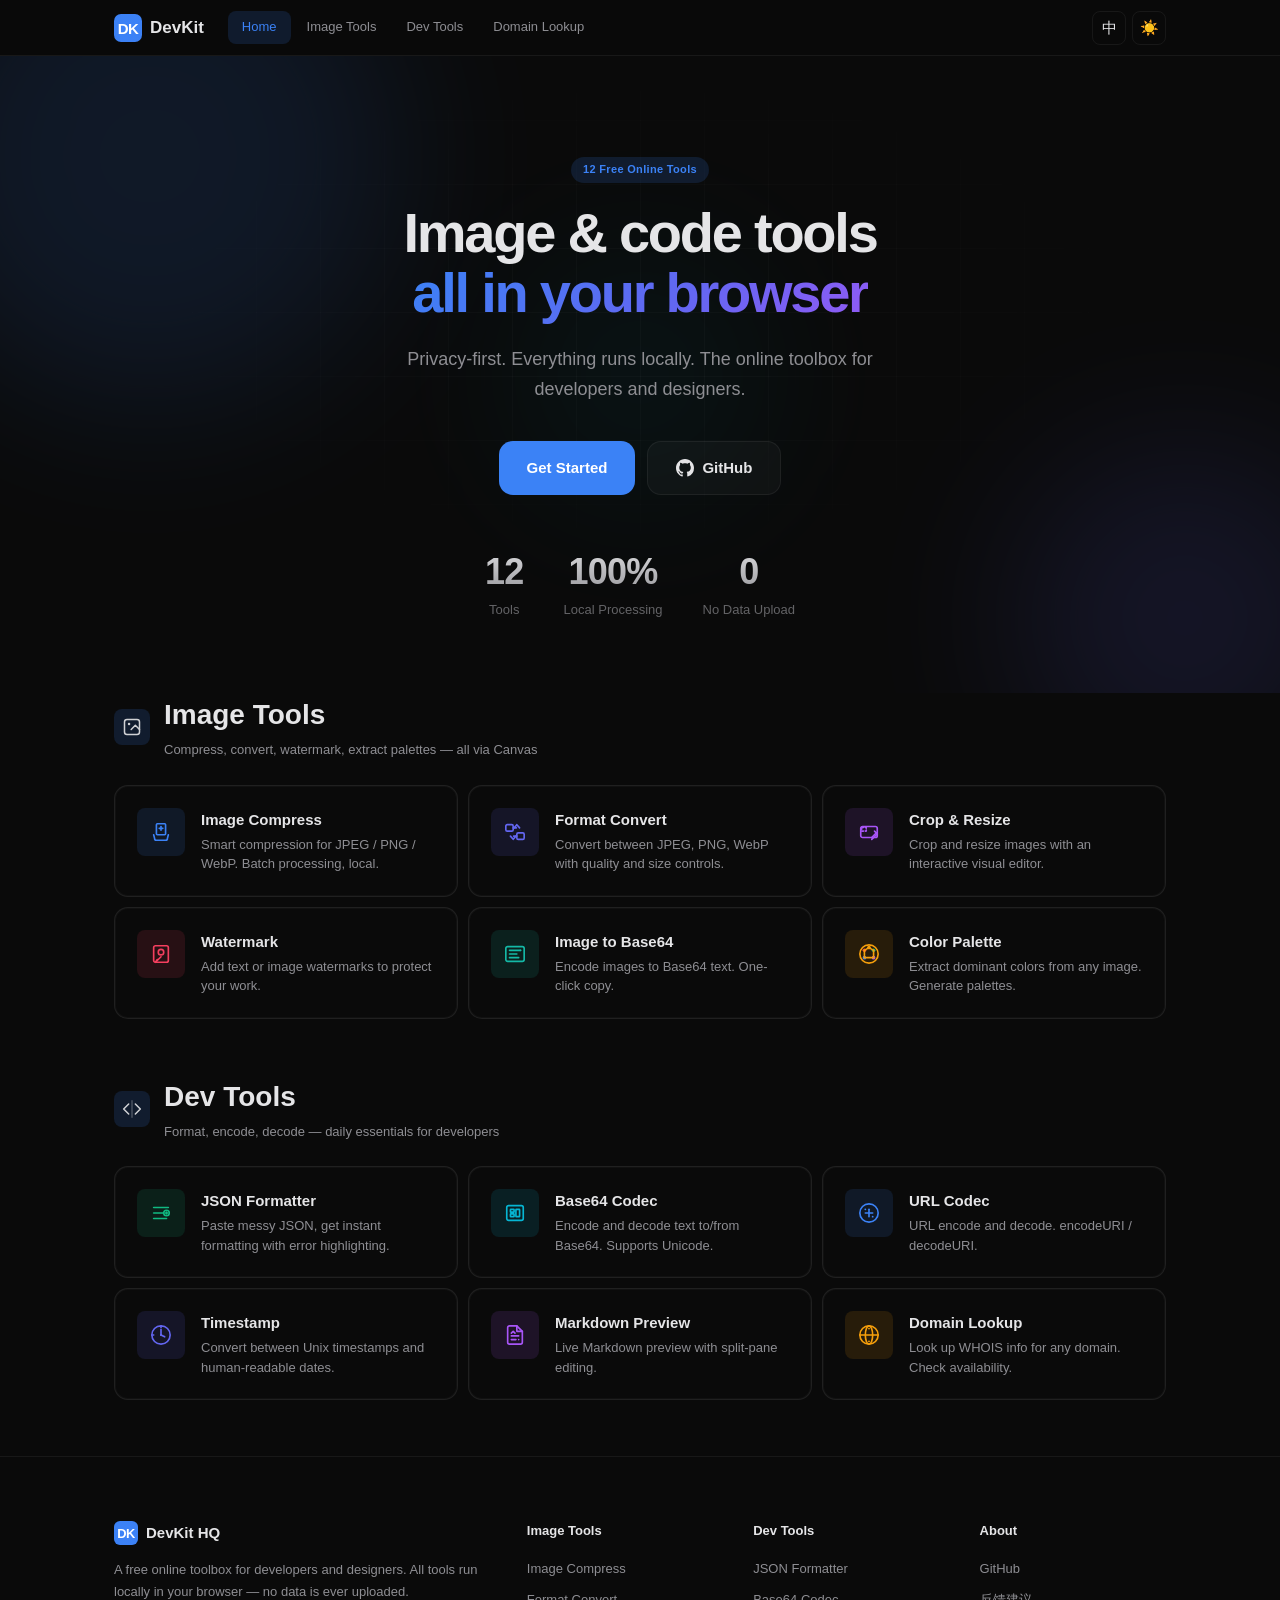
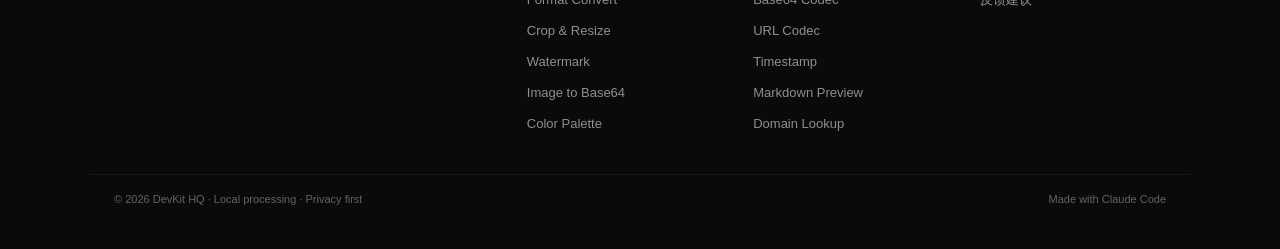
==== commit 14560876: "Fix hero title, remove back links, redesign all bg animations - Hero: remove comma, change to '图片与代码" ====
--- a/index.html
+++ b/index.html
@@ -102,21 +102,23 @@
 
 /* ===== Card Demo Animations ===== */
 .tcard-demo{position:absolute;inset:0;pointer-events:none;z-index:0;opacity:0;transition:opacity 0.55s cubic-bezier(0.25,0.1,0.25,1);display:flex;align-items:center;justify-content:center;overflow:hidden}
-.tcard:hover .tcard-demo{opacity:0.12}
+.tcard-demo::after{content:'';position:absolute;inset:15%;background:radial-gradient(ellipse at center,var(--demo-glow, rgba(59,130,246,0.08)) 0%,transparent 70%);border-radius:50%;transition:opacity 0.55s var(--ease)}
+.tcard:hover .tcard-demo{opacity:0.25}
+.tcard:hover .tcard-demo::after{opacity:1}
 .tcard-demo>*{position:absolute}
 
 /* --- Compress: pulsing shrinking box --- */
-.demo-compress .ring1{width:160px;height:120px;border:2px solid #3b82f6;border-radius:12px;animation:dcompress1 2.4s ease-in-out infinite}
-.demo-compress .ring2{width:120px;height:90px;border:2px solid #3b82f6;border-radius:10px;animation:dcompress2 2.4s ease-in-out infinite}
-.demo-compress .ring3{width:80px;height:60px;border:2px solid #3b82f6;border-radius:8px;animation:dcompress3 2.4s ease-in-out infinite}
-.demo-compress .arrow1{width:0;height:0;border-left:8px solid transparent;border-right:8px solid transparent;border-top:12px solid #3b82f6;animation:dcompressArr 2.4s ease-in-out infinite}
+.demo-compress .ring1{width:180px;height:130px;border:2.5px solid #3b82f6;border-radius:14px;animation:dcompress1 2.4s ease-in-out infinite}
+.demo-compress .ring2{width:135px;height:100px;border:2.5px solid #3b82f6;border-radius:11px;animation:dcompress2 2.4s ease-in-out infinite}
+.demo-compress .ring3{width:90px;height:68px;border:2.5px solid #3b82f6;border-radius:9px;animation:dcompress3 2.4s ease-in-out infinite}
+.demo-compress .arrow1{width:0;height:0;border-left:10px solid transparent;border-right:10px solid transparent;border-top:15px solid #3b82f6;animation:dcompressArr 2.4s ease-in-out infinite}
 @keyframes dcompress1{0%,100%{transform:scale(1);opacity:0.5}50%{transform:scale(0.55);opacity:1}}
 @keyframes dcompress2{0%,100%{transform:scale(0.75);opacity:0.5}50%{transform:scale(0.35);opacity:1}}
 @keyframes dcompress3{0%,100%{transform:scale(0.5);opacity:0.5}50%{transform:scale(0.15);opacity:1}}
 @keyframes dcompressArr{0%,100%{transform:translateY(0);opacity:0}50%{transform:translateY(-14px);opacity:1}}
 
 /* --- Convert: format labels swapping --- */
-.demo-convert .fmt1,.demo-convert .fmt2{font-family:var(--font-mono);font-size:13px;font-weight:700;color:#6366f1;padding:8px 14px;border:1.5px solid #6366f1;border-radius:8px;background:rgba(99,102,241,0.06)}
+.demo-convert .fmt1,.demo-convert .fmt2{font-family:var(--font-mono);font-size:15px;font-weight:800;color:#6366f1;padding:10px 16px;border:2px solid #6366f1;border-radius:9px;background:rgba(99,102,241,0.06)}
 .demo-convert .fmt1{animation:dfmt1 3s ease-in-out infinite}
 .demo-convert .fmt2{animation:dfmt2 3s ease-in-out infinite}
 .demo-convert .fmtArr{color:#6366f1;font-size:20px;animation:dfmtArr 3s ease-in-out infinite}
@@ -125,8 +127,8 @@
 @keyframes dfmtArr{0%,100%{transform:rotate(0deg)}50%{transform:rotate(180deg)}}
 
 /* --- Resize: crop frame scaling --- */
-.demo-resize .cropFrame{width:130px;height:90px;border:2px dashed #a855f7;border-radius:2px;animation:dcropFrame 3s ease-in-out infinite}
-.demo-resize .cropCorner{width:10px;height:10px;border:2px solid #a855f7;border-radius:2px;background:rgba(168,85,247,0.15)}
+.demo-resize .cropFrame{width:150px;height:100px;border:2.5px dashed #a855f7;border-radius:2px;animation:dcropFrame 3s ease-in-out infinite}
+.demo-resize .cropCorner{width:12px;height:12px;border:2.5px solid #a855f7;border-radius:2px;background:rgba(168,85,247,0.15)}
 .demo-resize .cropCorner.tl{top:0;left:0;animation:dcropTL 3s ease-in-out infinite}
 .demo-resize .cropCorner.br{bottom:0;right:0;animation:dcropBR 3s ease-in-out infinite}
 @keyframes dcropFrame{0%,100%{transform:scale(1)}50%{transform:scale(0.65)}}
@@ -134,14 +136,14 @@
 @keyframes dcropBR{0%,100%{transform:translate(0,0)}50%{transform:translate(-20px,-15px)}}
 
 /* --- Watermark: text overlay on image placeholder --- */
-.demo-watermark .wmImg{width:140px;height:90px;border:2px solid #f43f5e;border-radius:8px;background:rgba(244,63,94,0.04);animation:dwmImg 3s ease-in-out infinite}
-.demo-watermark .wmTxt{color:#f43f5e;font-size:14px;font-weight:700;letter-spacing:2px;opacity:0;transform:rotate(-20deg);animation:dwmTxt 3s ease-in-out infinite}
+.demo-watermark .wmImg{width:160px;height:100px;border:2.5px solid #f43f5e;border-radius:9px;background:rgba(244,63,94,0.04);animation:dwmImg 3s ease-in-out infinite}
+.demo-watermark .wmTxt{color:#f43f5e;font-size:18px;font-weight:800;letter-spacing:3px;opacity:0;transform:rotate(-20deg);animation:dwmTxt 3s ease-in-out infinite}
 @keyframes dwmImg{0%,100%{opacity:0.3}50%{opacity:0.8}}
 @keyframes dwmTxt{0%,100%{opacity:0;transform:rotate(-20deg) scale(0.8)}50%{opacity:1;transform:rotate(-20deg) scale(1.1)}}
 
 /* --- Img2Base64: scrolling code characters --- */
 .demo-imgbase64{flex-direction:column;gap:3px}
-.demo-imgbase64 .b64line{height:3px;background:#14b8a6;border-radius:2px;animation:db64line 2s linear infinite}
+.demo-imgbase64 .b64line{height:4px;background:#14b8a6;border-radius:2px;animation:db64line 2s linear infinite}
 .demo-imgbase64 .b64line:nth-child(1){width:70%;animation-delay:0s}
 .demo-imgbase64 .b64line:nth-child(2){width:85%;animation-delay:0.3s}
 .demo-imgbase64 .b64line:nth-child(3){width:60%;animation-delay:0.6s}
@@ -150,7 +152,7 @@
 @keyframes db64line{0%{transform:translateX(-100%);opacity:0}50%{opacity:1}100%{transform:translateX(100%);opacity:0}}
 
 /* --- Palette: floating color circles --- */
-.demo-palette .palDot{width:18px;height:18px;border-radius:50%;animation:dpadot 4s ease-in-out infinite}
+.demo-palette .palDot{width:22px;height:22px;border-radius:50%;animation:dpadot 4s ease-in-out infinite}
 .demo-palette .palDot:nth-child(1){background:#ef4444;animation-delay:0s}
 .demo-palette .palDot:nth-child(2){background:#f59e0b;animation-delay:-0.6s}
 .demo-palette .palDot:nth-child(3){background:#10b981;animation-delay:-1.2s}
@@ -159,7 +161,7 @@
 @keyframes dpadot{0%,100%{transform:translate(0,0) scale(1)}25%{transform:translate(30px,-20px) scale(1.5)}50%{transform:translate(-20px,25px) scale(0.8)}75%{transform:translate(-30px,-15px) scale(1.3)}}
 
 /* --- JSON: indentation lines expanding --- */
-.demo-json .jsonLine{height:2.5px;background:#10b981;border-radius:2px;position:absolute;animation:djson 2.5s ease-in-out infinite}
+.demo-json .jsonLine{height:3.5px;background:#10b981;border-radius:2px;position:absolute;animation:djson 2.5s ease-in-out infinite}
 .demo-json .jsonLine:nth-child(1){width:50px;top:40%;left:25%;animation-delay:0s}
 .demo-json .jsonLine:nth-child(2){width:70px;top:50%;left:25%;animation-delay:0.2s}
 .demo-json .jsonLine:nth-child(3){width:60px;top:60%;left:25%;animation-delay:0.4s}
@@ -167,7 +169,7 @@
 @keyframes djson{0%,100%{transform:translateX(0);opacity:0.4}50%{transform:translateX(20px);opacity:1}}
 
 /* --- Base64: character shifting --- */
-.demo-base64{font-family:var(--font-mono);font-size:11px;color:#06b6d4;letter-spacing:3px;flex-direction:row;gap:0}
+.demo-base64{font-family:var(--font-mono);font-size:14px;color:#06b6d4;letter-spacing:4px;font-weight:700flex-direction:row;gap:0}
 .demo-base64 span{animation:db64char 3s steps(1) infinite}
 .demo-base64 span:nth-child(1){animation-delay:0s}
 .demo-base64 span:nth-child(2){animation-delay:0.3s}
@@ -178,32 +180,32 @@
 @keyframes db64char{0%,20%{content:"A"}21%,40%{content:"Z"}41%,60%{content:"9"}61%,80%{content:"+"}81%,100%{content:"="}}
 
 /* --- URL: percent encoding --- */
-.demo-url .urlPct{font-family:var(--font-mono);font-size:16px;font-weight:700;color:#3b82f6;opacity:0;animation:durl 2.5s ease-in-out infinite}
+.demo-url .urlPct{font-family:var(--font-mono);font-size:20px;font-weight:800;color:#3b82f6;opacity:0;animation:durl 2.5s ease-in-out infinite}
 .demo-url .urlPct:nth-child(1){animation-delay:0s}
 .demo-url .urlPct:nth-child(2){animation-delay:0.5s}
 .demo-url .urlPct:nth-child(3){animation-delay:1s}
 @keyframes durl{0%,100%{opacity:0;transform:translateY(10px)}20%{opacity:1;transform:translateY(0)}40%{opacity:0;transform:translateY(-10px)}}
 
 /* --- Timestamp: clock with rotating hand --- */
-.demo-timestamp .tsClock{width:70px;height:70px;border:2px solid #6366f1;border-radius:50%;position:relative}
-.demo-timestamp .tsHand{position:absolute;width:2px;height:22px;background:#6366f1;bottom:50%;left:50%;transform-origin:bottom center;border-radius:1px;animation:dtsHand 4s linear infinite}
+.demo-timestamp .tsClock{width:80px;height:80px;border:2.5px solid #6366f1;border-radius:50%;position:relative}
+.demo-timestamp .tsHand{position:absolute;width:2.5px;height:26px;background:#6366f1;bottom:50%;left:50%;transform-origin:bottom center;border-radius:1px;animation:dtsHand 4s linear infinite}
 .demo-timestamp .tsDot{position:absolute;width:6px;height:6px;background:#6366f1;border-radius:50%;top:50%;left:50%;transform:translate(-50%,-50%)}
 @keyframes dtsHand{0%{transform:translate(-50%,0) rotate(0deg)}100%{transform:translate(-50%,0) rotate(360deg)}}
 
 /* --- Markdown: typing cursor + text markdown symbols --- */
-.demo-markdown .mdChars{font-family:var(--font-mono);font-size:14px;color:#a855f7;letter-spacing:1px}
+.demo-markdown .mdChars{font-family:var(--font-mono);font-size:16px;color:#a855f7;letter-spacing:1px;font-weight:700
 .demo-markdown .mdCursor{width:2px;height:16px;background:#a855f7;animation:dmdCursor 0.8s step-end infinite}
-.demo-markdown .mdHash{font-size:20px;font-weight:800;color:#a855f7;animation:dmdHash 2s ease-in-out infinite}
+.demo-markdown .mdHash{font-size:26px;font-weight:800;color:#a855f7;animation:dmdHash 2s ease-in-out infinite}
 @keyframes dmdCursor{0%,100%{opacity:1}50%{opacity:0}}
 @keyframes dmdHash{0%,100%{opacity:0.3;transform:translateY(3px)}50%{opacity:1;transform:translateY(0)}}
 
 /* --- Domain: globe with scanning rings --- */
-.demo-domain .domGlobe{width:60px;height:60px;border:2px solid #f59e0b;border-radius:50%;animation:ddomGlobe 3s ease-in-out infinite}
-.demo-domain .domRing{position:absolute;border:1.5px solid #f59e0b;border-radius:50%;animation:ddomRing 2.5s ease-out infinite}
+.demo-domain .domGlobe{width:75px;height:75px;border:2.5px solid #f59e0b;border-radius:50%;animation:ddomGlobe 3s ease-in-out infinite}
+.demo-domain .domRing{position:absolute;border:2px solid #f59e0b;border-radius:50%;animation:ddomRing 2.5s ease-out infinite}
 .demo-domain .domRing:nth-child(2){animation-delay:0.8s}
 .demo-domain .domRing:nth-child(3){animation-delay:1.6s}
 @keyframes ddomGlobe{0%,100%{transform:scale(1);opacity:0.6}50%{transform:scale(1.08);opacity:1}}
-@keyframes ddomRing{0%{width:60px;height:60px;opacity:0.8}100%{width:140px;height:140px;opacity:0}}
+@keyframes ddomRing{0%{width:75px;height:75px;opacity:0.8}100%{width:160px;height:160px;opacity:0}}
 
 @media(max-width:768px){
   .grid{grid-template-columns:1fr}
@@ -229,7 +231,7 @@
   </div>
   <div class="container hero-inner">
     <div class="hero-badge" data-i="heroBadge">12 款免费在线工具</div>
-    <h1 class="home-title" data-i="heroTitle">处理图片和代码，<br><span data-i="heroTitleHL">都在浏览器里完成</span></h1>
+    <h1 class="home-title" data-i="heroTitle">图片与代码工具<br><span>都在浏览器里完成</span></h1>
     <p class="home-sub" data-i="heroSub">隐私优先，所有数据在本地处理。开发者与设计师的在线工具箱。</p>
     <div class="home-actions">
       <a href="#tools" class="btn btn-primary btn-lg btn-glow" data-i="heroCTA">开始使用</a>
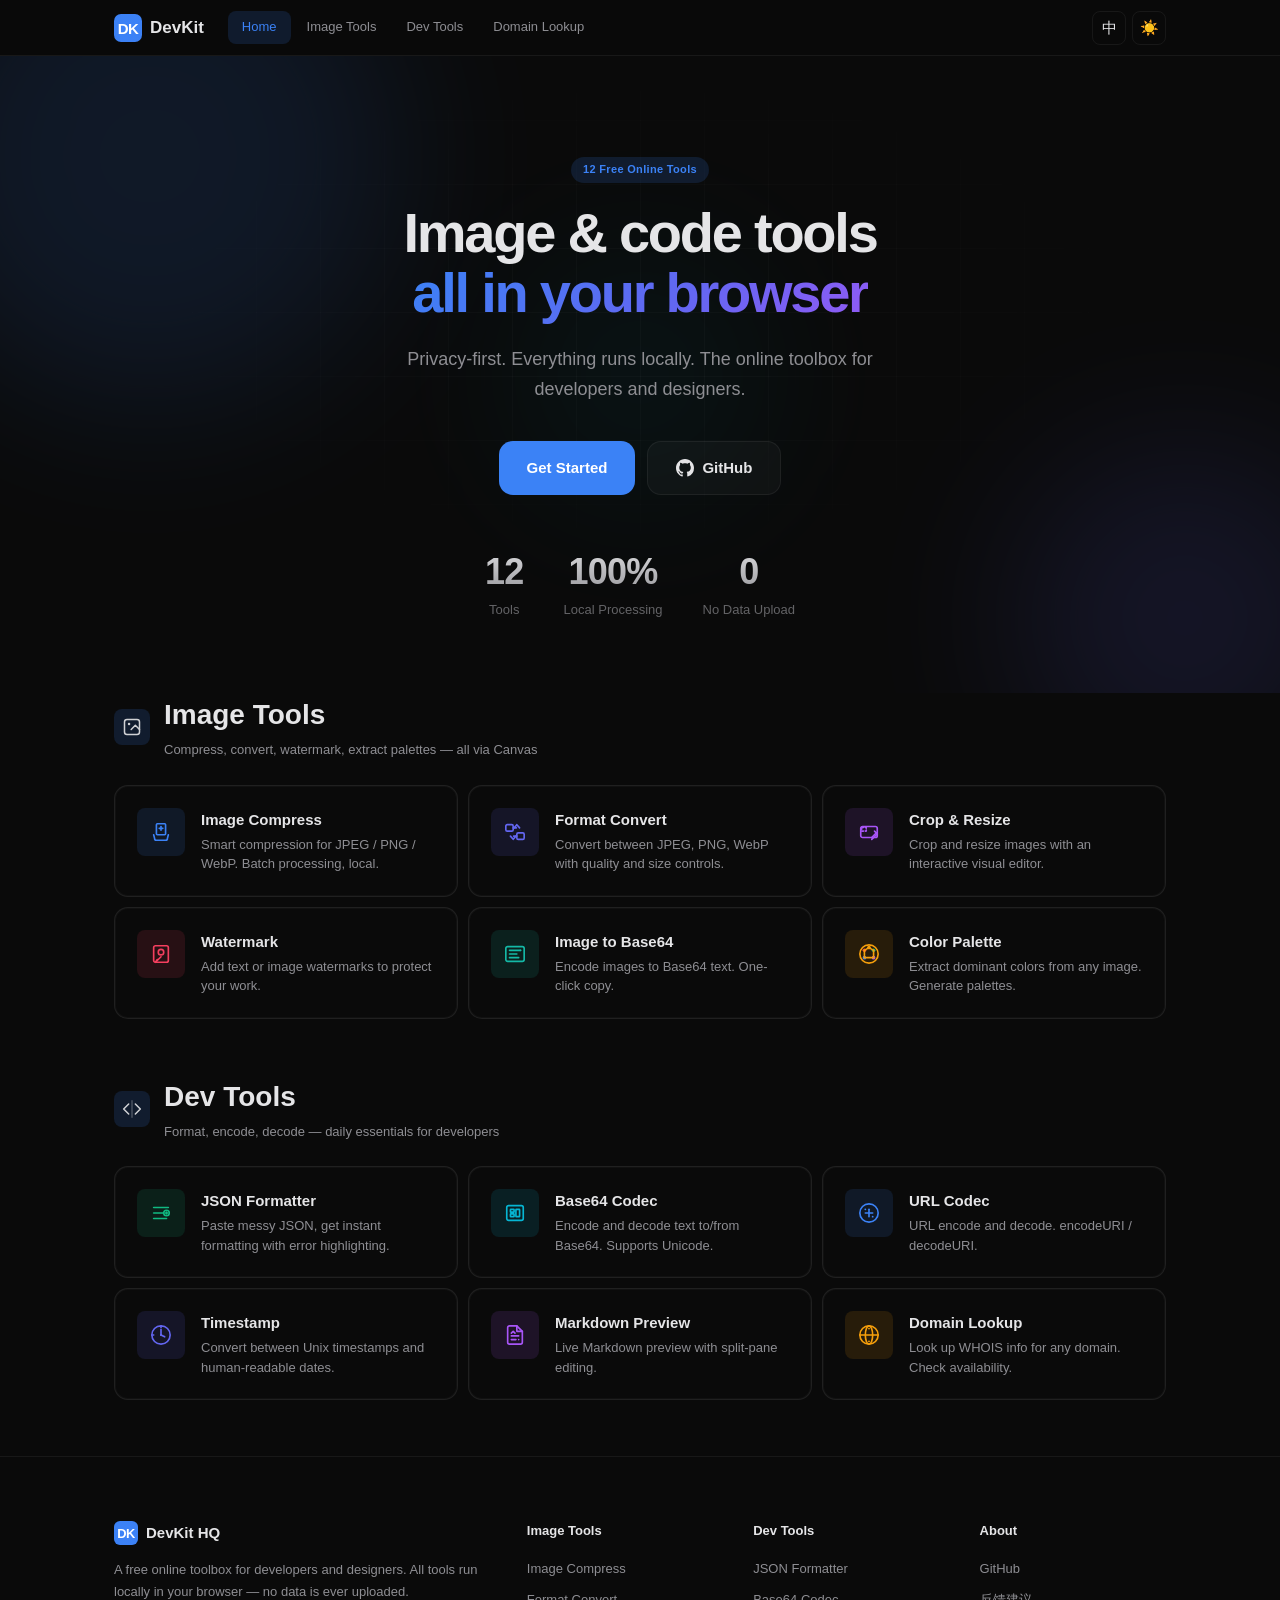
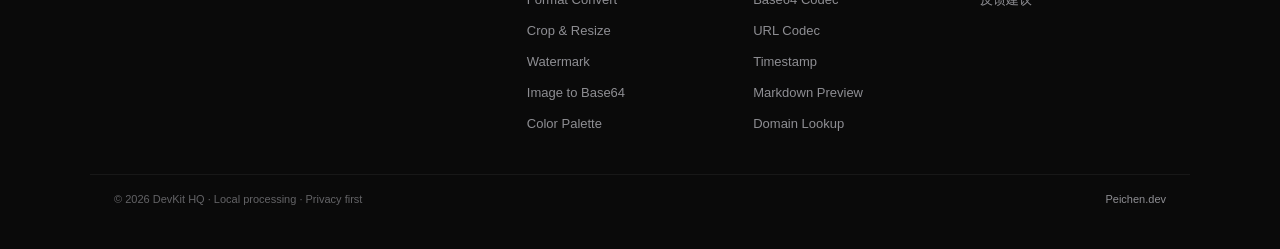
==== commit a522a061: "Polish: visible tool-relevant bg animations, remove card arrows, footer credit - Redesign all 12 too" ====
--- a/index.html
+++ b/index.html
@@ -71,7 +71,6 @@
 .tcard:hover .card-glow{opacity:0.5}
 .tcard .card-bg{position:absolute;inset:1px;border-radius:calc(var(--radius-lg) - 2px);background:var(--bg);z-index:-1}
 .tcard:hover{border-color:transparent;transform:translateY(-4px);box-shadow:0 16px 48px rgba(0,0,0,0.4),0 0 0 1px rgba(59,130,246,0.3)}
-.tcard:hover .tcard-arrow{opacity:1;transform:translate(0,-50%)}
 /* Icon container */
 .tcard-icon{flex-shrink:0;width:48px;height:48px;border-radius:var(--radius);display:flex;align-items:center;justify-content:center;position:relative;z-index:1;transition:all 0.35s var(--ease)}
 .tcard:hover .tcard-icon{transform:scale(1.08)}
@@ -80,7 +79,6 @@
 .tcard-body h3{font-size:var(--fs-base);font-weight:600;margin-bottom:3px;transition:color 0.25s var(--ease)}
 .tcard:hover .tcard-body h3{color:var(--accent)}
 .tcard-body p{font-size:var(--fs-sm);color:var(--text-secondary);line-height:1.5}
-.tcard-arrow{position:absolute;right:20px;top:50%;transform:translate(-8px,-50%);color:var(--accent);font-size:18px;opacity:0;transition:all 0.35s var(--ease);z-index:1}
 
 /* Icon color themes per card */
 .tcard.ic-blue .tcard-icon{background:rgba(59,130,246,0.12);color:#3b82f6}
@@ -273,7 +271,7 @@
         </svg>
       </div>
       <div class="tcard-body"><h3 data-i="toolCompress">图片压缩</h3><p data-i="descCompress">智能压缩 JPEG / PNG / WebP，批量处理，本地完成</p></div>
-      <span class="tcard-arrow">→</span>
+      
     </a>
     <a href="tools/convert.html" class="tcard ic-indigo">
       <div class="card-glow"></div><div class="card-bg"></div>
@@ -284,7 +282,7 @@
         </svg>
       </div>
       <div class="tcard-body"><h3 data-i="toolConvert">格式转换</h3><p data-i="descConvert">图片格式互转 JPEG ↔ PNG ↔ WebP，可调质量与尺寸</p></div>
-      <span class="tcard-arrow">→</span>
+      
     </a>
     <a href="tools/resize.html" class="tcard ic-purple">
       <div class="card-glow"></div><div class="card-bg"></div>
@@ -295,7 +293,7 @@
         </svg>
       </div>
       <div class="tcard-body"><h3 data-i="toolResize">裁剪缩放</h3><p data-i="descResize">自由裁剪和缩放图片，可视化操作</p></div>
-      <span class="tcard-arrow">→</span>
+      
     </a>
     <a href="tools/watermark.html" class="tcard ic-rose">
       <div class="card-glow"></div><div class="card-bg"></div>
@@ -306,7 +304,7 @@
         </svg>
       </div>
       <div class="tcard-body"><h3 data-i="toolWatermark">水印工具</h3><p data-i="descWatermark">添加文字或图片水印，保护你的作品</p></div>
-      <span class="tcard-arrow">→</span>
+      
     </a>
     <a href="tools/img-base64.html" class="tcard ic-teal">
       <div class="card-glow"></div><div class="card-bg"></div>
@@ -317,7 +315,7 @@
         </svg>
       </div>
       <div class="tcard-body"><h3 data-i="toolImgBase64">图片转 Base64</h3><p data-i="descImgBase64">将图片编码为 Base64 文本，一键复制</p></div>
-      <span class="tcard-arrow">→</span>
+      
     </a>
     <a href="tools/palette.html" class="tcard ic-amber">
       <div class="card-glow"></div><div class="card-bg"></div>
@@ -328,7 +326,7 @@
         </svg>
       </div>
       <div class="tcard-body"><h3 data-i="toolPalette">色彩提取</h3><p data-i="descPalette">上传图片提取主色调，生成配色方案</p></div>
-      <span class="tcard-arrow">→</span>
+      
     </a>
   </div>
 </section>
@@ -356,7 +354,7 @@
         </svg>
       </div>
       <div class="tcard-body"><h3 data-i="toolJson">JSON 格式化</h3><p data-i="descJson">粘贴 JSON 一键美化，错误自动标注行号</p></div>
-      <span class="tcard-arrow">→</span>
+      
     </a>
     <a href="tools/base64-codec.html" class="tcard ic-cyan">
       <div class="card-glow"></div><div class="card-bg"></div>
@@ -367,7 +365,7 @@
         </svg>
       </div>
       <div class="tcard-body"><h3 data-i="toolBase64">Base64 编解码</h3><p data-i="descBase64">文本 ↔ Base64 编解码，支持中文</p></div>
-      <span class="tcard-arrow">→</span>
+      
     </a>
     <a href="tools/url-codec.html" class="tcard ic-blue">
       <div class="card-glow"></div><div class="card-bg"></div>
@@ -378,7 +376,7 @@
         </svg>
       </div>
       <div class="tcard-body"><h3 data-i="toolUrl">URL 编解码</h3><p data-i="descUrl">URL 编解码，encodeURI / decodeURI</p></div>
-      <span class="tcard-arrow">→</span>
+      
     </a>
     <a href="tools/timestamp.html" class="tcard ic-indigo">
       <div class="card-glow"></div><div class="card-bg"></div>
@@ -389,7 +387,7 @@
         </svg>
       </div>
       <div class="tcard-body"><h3 data-i="toolTimestamp">时间戳转换</h3><p data-i="descTimestamp">Unix 时间戳 ↔ 人类可读日期时间互转</p></div>
-      <span class="tcard-arrow">→</span>
+      
     </a>
     <a href="tools/markdown.html" class="tcard ic-purple">
       <div class="card-glow"></div><div class="card-bg"></div>
@@ -400,7 +398,7 @@
         </svg>
       </div>
       <div class="tcard-body"><h3 data-i="toolMarkdown">Markdown 预览</h3><p data-i="descMarkdown">实时预览 Markdown 渲染效果，分栏编辑</p></div>
-      <span class="tcard-arrow">→</span>
+      
     </a>
     <a href="tools/domain-lookup.html" class="tcard ic-amber">
       <div class="card-glow"></div><div class="card-bg"></div>
@@ -411,7 +409,7 @@
         </svg>
       </div>
       <div class="tcard-body"><h3 data-i="toolDomain">域名查询</h3><p data-i="descDomain">查询域名 WHOIS 信息，判断是否可注册</p></div>
-      <span class="tcard-arrow">→</span>
+      
     </a>
   </div>
 </section>
@@ -462,7 +460,7 @@
   </div>
   <div class="rich-footer-bottom">
     <span data-i="footerBottom">© 2026 DevKit HQ · 浏览器本地处理 · 隐私优先</span>
-    <span><span data-i="footerMadeWith">Made with</span> <a href="https://claude.ai/code" target="_blank" rel="noopener">Claude Code</a></span>
+    <a href="https://peichen.dev" target="_blank" rel="noopener" style="color:var(--text-secondary)">Peichen.dev</a>
   </div>
 </footer>
 
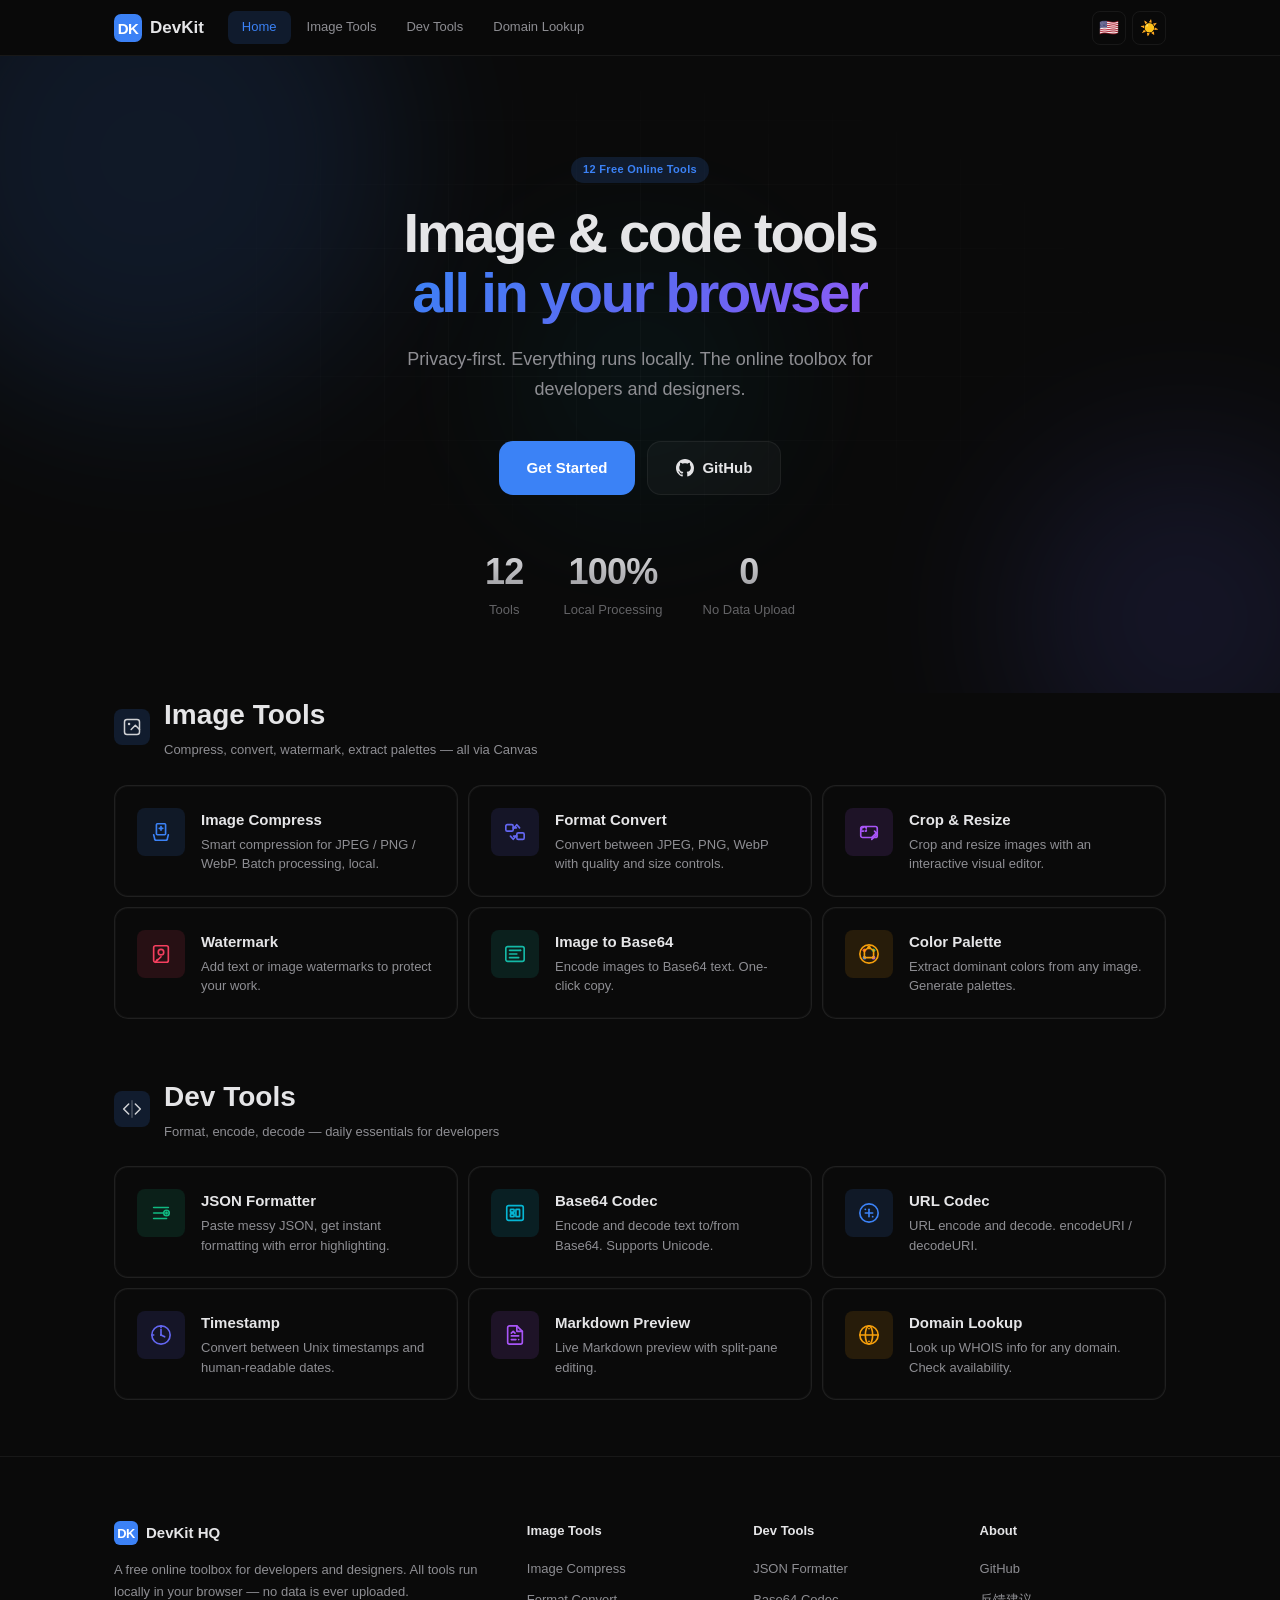
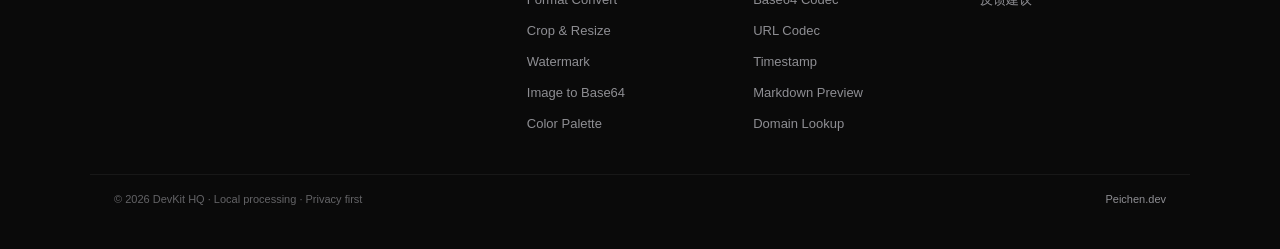
==== commit 5dd80309: "i18n Phase 2: translate all 12 tool page UIs, add Vercel Analytics - Added data-i/data-i-placeholder" ====
--- a/index.html
+++ b/index.html
@@ -3,7 +3,7 @@
 <head>
 <meta charset="UTF-8">
 <meta name="viewport" content="width=device-width, initial-scale=1.0">
-<title>DevKit HQ — Free Online Tools for Images &amp; Code</title>
+<title data-i-title="pageTitle">DevKit HQ — Free Online Tools for Images &amp; Code</title>
 <meta name="description" content="12 free online tools for image processing and development. Compress, convert, crop images. Format JSON, encode Base64, preview Markdown. All browser-based, privacy-first.">
 <meta name="keywords" content="image compressor, image converter, JSON formatter, Base64 encoder, URL decoder, timestamp converter, Markdown preview, domain lookup, free online tools, privacy-first">
 <meta name="author" content="DevKit HQ">
@@ -16,7 +16,11 @@
 <meta property="og:type" content="website">
 <meta property="og:site_name" content="DevKit HQ">
 <meta property="og:locale" content="zh_CN">
+<meta property="og:image" content="https://devkithq.cn/assets/og.png">
+<meta property="og:image:width" content="1200">
+<meta property="og:image:height" content="630">
 <meta name="twitter:card" content="summary_large_image">
+<meta name="twitter:image" content="https://devkithq.cn/assets/og.png">
 <meta name="twitter:title" content="DevKit HQ — Free Online Tools">
 <meta name="twitter:description" content="12 free online tools for images and code. All browser-based, privacy-first.">
 <link rel="icon" type="image/svg+xml" href="assets/favicon/favicon.svg">
@@ -167,7 +171,7 @@
 @keyframes djson{0%,100%{transform:translateX(0);opacity:0.4}50%{transform:translateX(20px);opacity:1}}
 
 /* --- Base64: character shifting --- */
-.demo-base64{font-family:var(--font-mono);font-size:14px;color:#06b6d4;letter-spacing:4px;font-weight:700flex-direction:row;gap:0}
+.demo-base64{font-family:var(--font-mono);font-size:14px;color:#06b6d4;letter-spacing:4px;font-weight:700;flex-direction:row;gap:0}
 .demo-base64 span{animation:db64char 3s steps(1) infinite}
 .demo-base64 span:nth-child(1){animation-delay:0s}
 .demo-base64 span:nth-child(2){animation-delay:0.3s}
--- a/css/global.css
+++ b/css/global.css
@@ -112,6 +112,37 @@
 .nav-right{display:flex;gap:6px;align-items:center}
 .nav-icon{width:34px;height:34px;border:1px solid var(--border);border-radius:var(--radius);background:transparent;display:flex;align-items:center;justify-content:center;font-size:15px;transition:all var(--dur) var(--ease)}
 .nav-icon:hover{border-color:var(--border-hover);background:var(--bg-card)}
+/* Lang picker */
+.lang-wrap{position:relative}
+.lang-btn{width:34px;height:34px;border:1px solid var(--border);border-radius:var(--radius);background:transparent;display:flex;align-items:center;justify-content:center;font-size:16px;cursor:pointer;transition:all var(--dur) var(--ease)}
+.lang-btn:hover{border-color:var(--border-hover);background:var(--bg-card)}
+.lang-dropdown{position:absolute;top:calc(100% + 6px);right:0;background:var(--bg-elevated);border:1px solid var(--border);border-radius:var(--radius-md);box-shadow:var(--shadow-lg);min-width:180px;max-height:320px;overflow-y:auto;padding:4px;display:none;z-index:110;animation:scaleIn 0.15s var(--ease-out)}
+.lang-dropdown.show{display:block}
+.lang-option{display:flex;align-items:center;gap:8px;width:100%;padding:8px 12px;border:none;border-radius:var(--radius-sm);background:transparent;color:var(--text);font-size:var(--fs-sm);cursor:pointer;transition:all var(--dur) var(--ease);text-align:left}
+.lang-option:hover{background:var(--bg-card)}
+.lang-option.active{background:var(--accent-glow);color:var(--accent);font-weight:600}
+/* RTL support */
+[dir="rtl"] .nav-links{flex-direction:row-reverse}
+[dir="rtl"] .nav-right{flex-direction:row-reverse}
+[dir="rtl"] .tcard{text-align:right}
+[dir="rtl"] .tcard-icon{margin-left:16px;margin-right:0}
+[dir="rtl"] .rich-footer-grid{direction:rtl}
+[dir="rtl"] .lang-dropdown{right:auto;left:0}
+[dir="rtl"] .lang-option{text-align:right;flex-direction:row-reverse}
+/* Hamburger */
+.nav-hamburger{display:none;width:34px;height:34px;border:1px solid var(--border);border-radius:var(--radius);background:transparent;flex-direction:column;align-items:center;justify-content:center;gap:4px;cursor:pointer;transition:all var(--dur) var(--ease)}
+.nav-hamburger:hover{border-color:var(--border-hover);background:var(--bg-card)}
+.nav-hamburger span{display:block;width:16px;height:1.5px;background:var(--text);border-radius:1px;transition:all 0.25s var(--ease)}
+.nav-hamburger.open span:nth-child(1){transform:translateY(5.5px) rotate(45deg)}
+.nav-hamburger.open span:nth-child(2){opacity:0}
+.nav-hamburger.open span:nth-child(3){transform:translateY(-5.5px) rotate(-45deg)}
+/* Mobile menu */
+.mobile-menu{display:none;position:fixed;top:var(--nav-height);left:0;right:0;background:rgba(10,10,10,0.95);backdrop-filter:blur(20px) saturate(180%);-webkit-backdrop-filter:blur(20px) saturate(180%);border-bottom:1px solid var(--border);z-index:99;padding:8px;animation:slideDown 0.2s var(--ease-out)}
+[data-theme="light"] .mobile-menu{background:rgba(245,245,247,0.95)}
+.mobile-menu.show{display:block}
+.mobile-menu a{display:block;padding:12px 16px;border-radius:var(--radius);font-size:var(--fs-base);font-weight:500;color:var(--text-secondary);text-decoration:none;transition:all var(--dur) var(--ease)}
+.mobile-menu a:hover{color:var(--text);background:var(--bg-card)}
+.mobile-menu a.active{color:var(--accent);background:var(--accent-glow)}
 
 /* ----- Buttons ----- */
 .btn{display:inline-flex;align-items:center;justify-content:center;gap:8px;padding:10px 22px;border-radius:var(--radius-md);font-size:var(--fs-sm);font-weight:600;border:none;transition:all var(--dur) var(--ease);white-space:nowrap;user-select:none}
@@ -284,6 +315,7 @@
 @media(max-width:768px){
   :root{--fs-3xl:36px;--fs-2xl:28px;--fs-xl:22px}
   .nav-links{display:none}
+  .nav-hamburger{display:flex}
   .tool-grid{grid-template-columns:1fr}
   .page-header{padding:32px 0 24px}
   .hero{padding:40px 0 32px}
